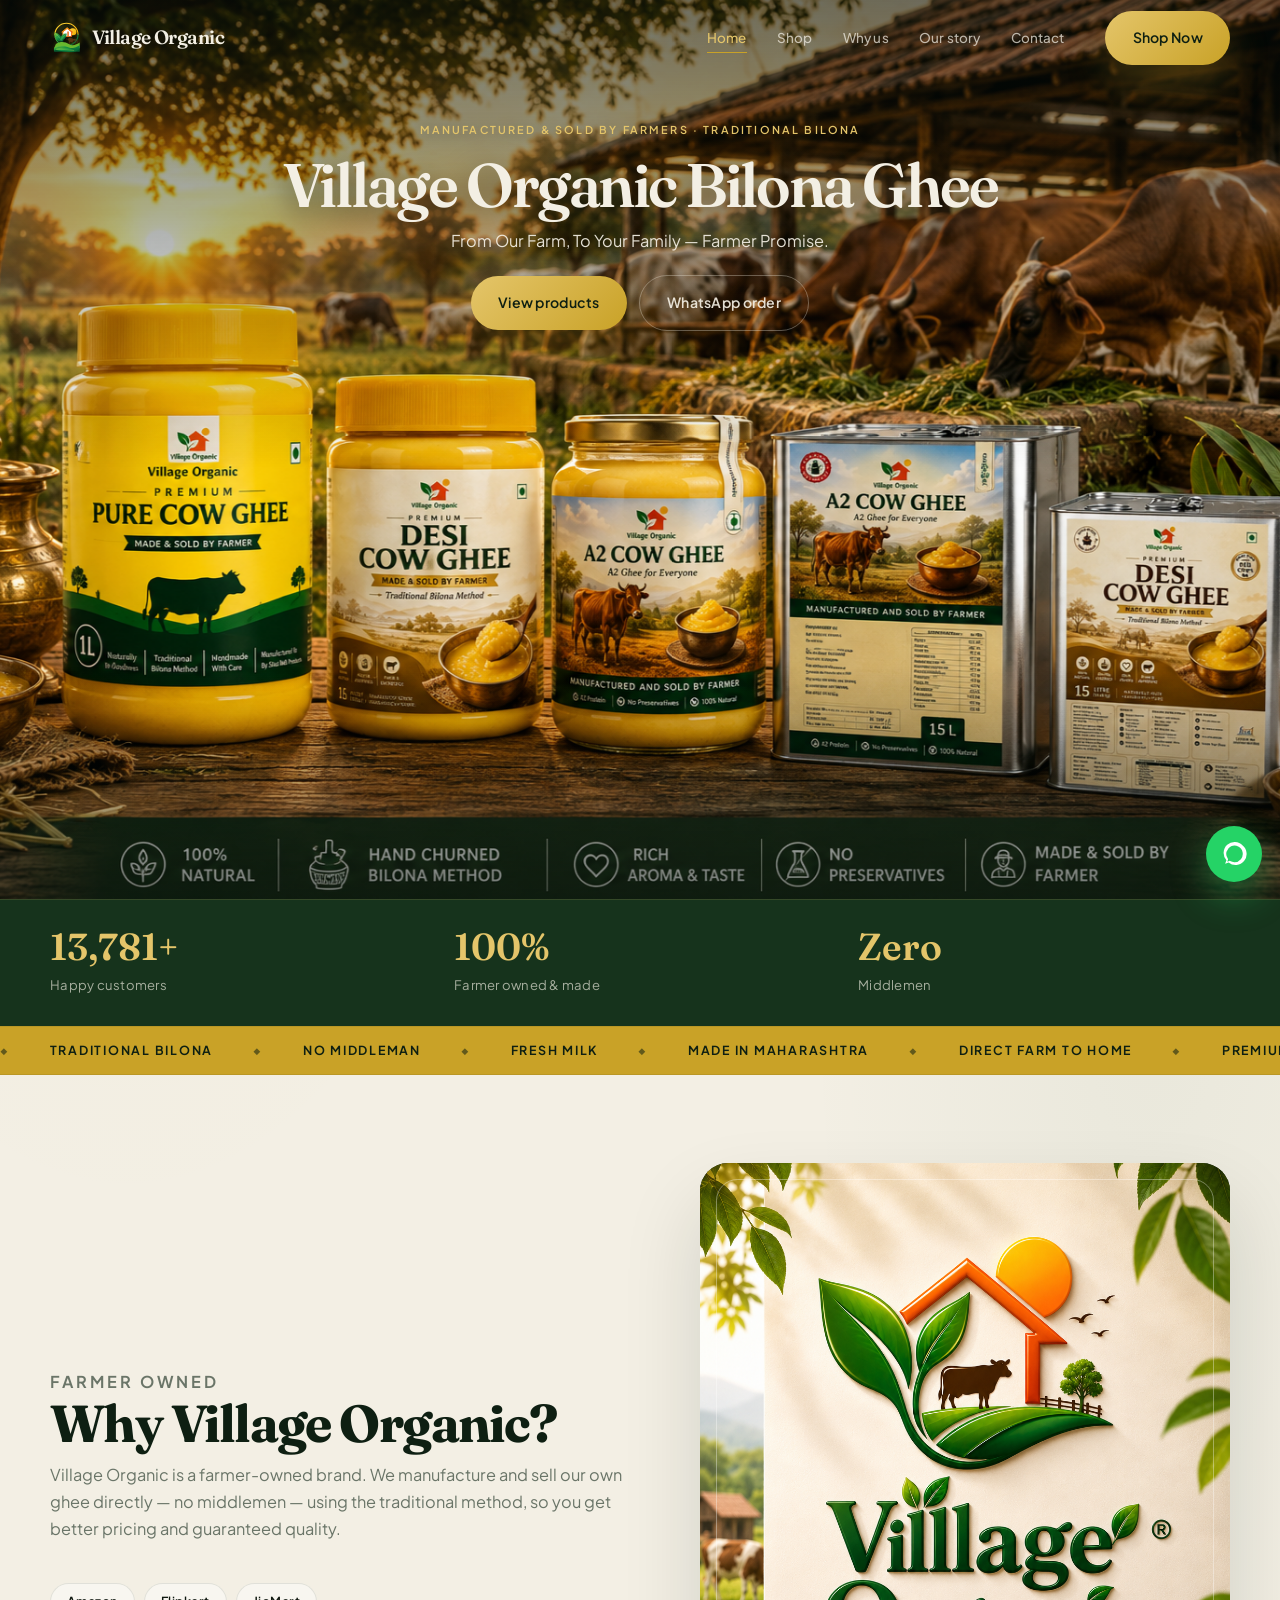
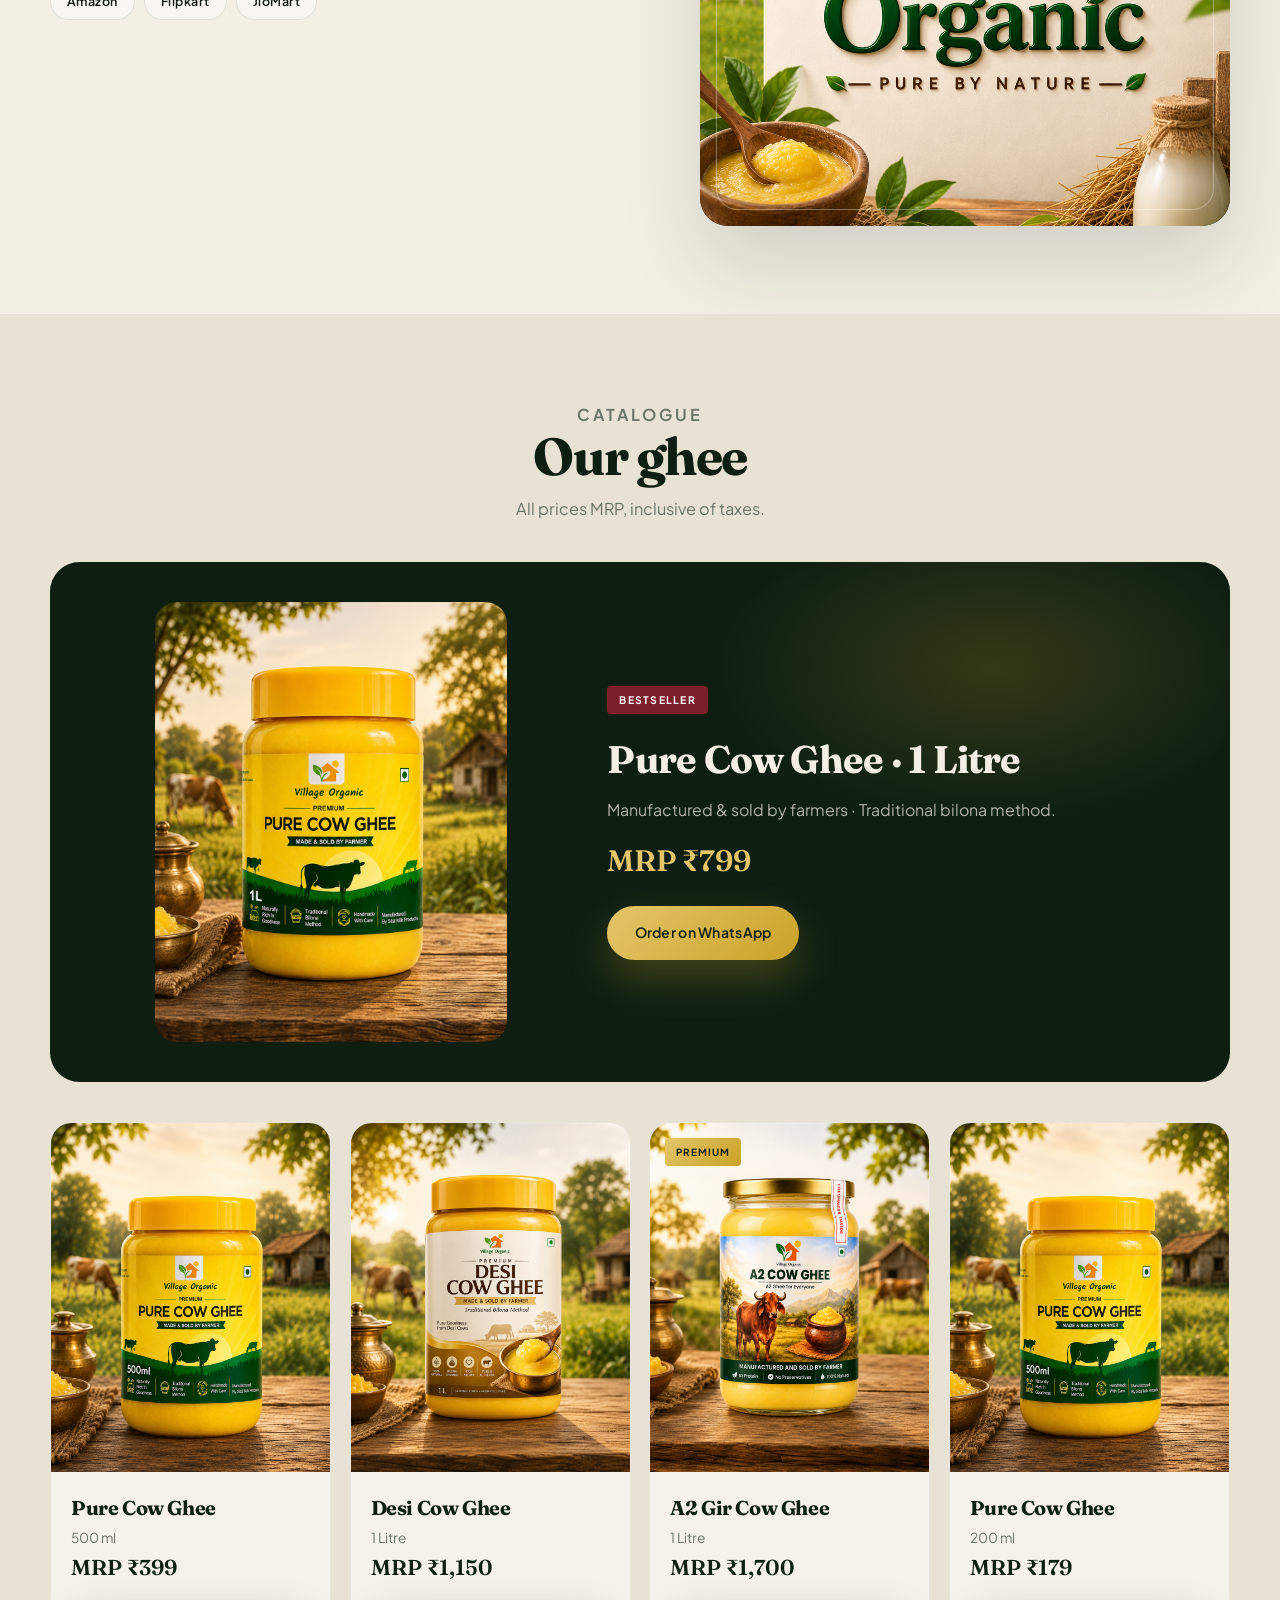
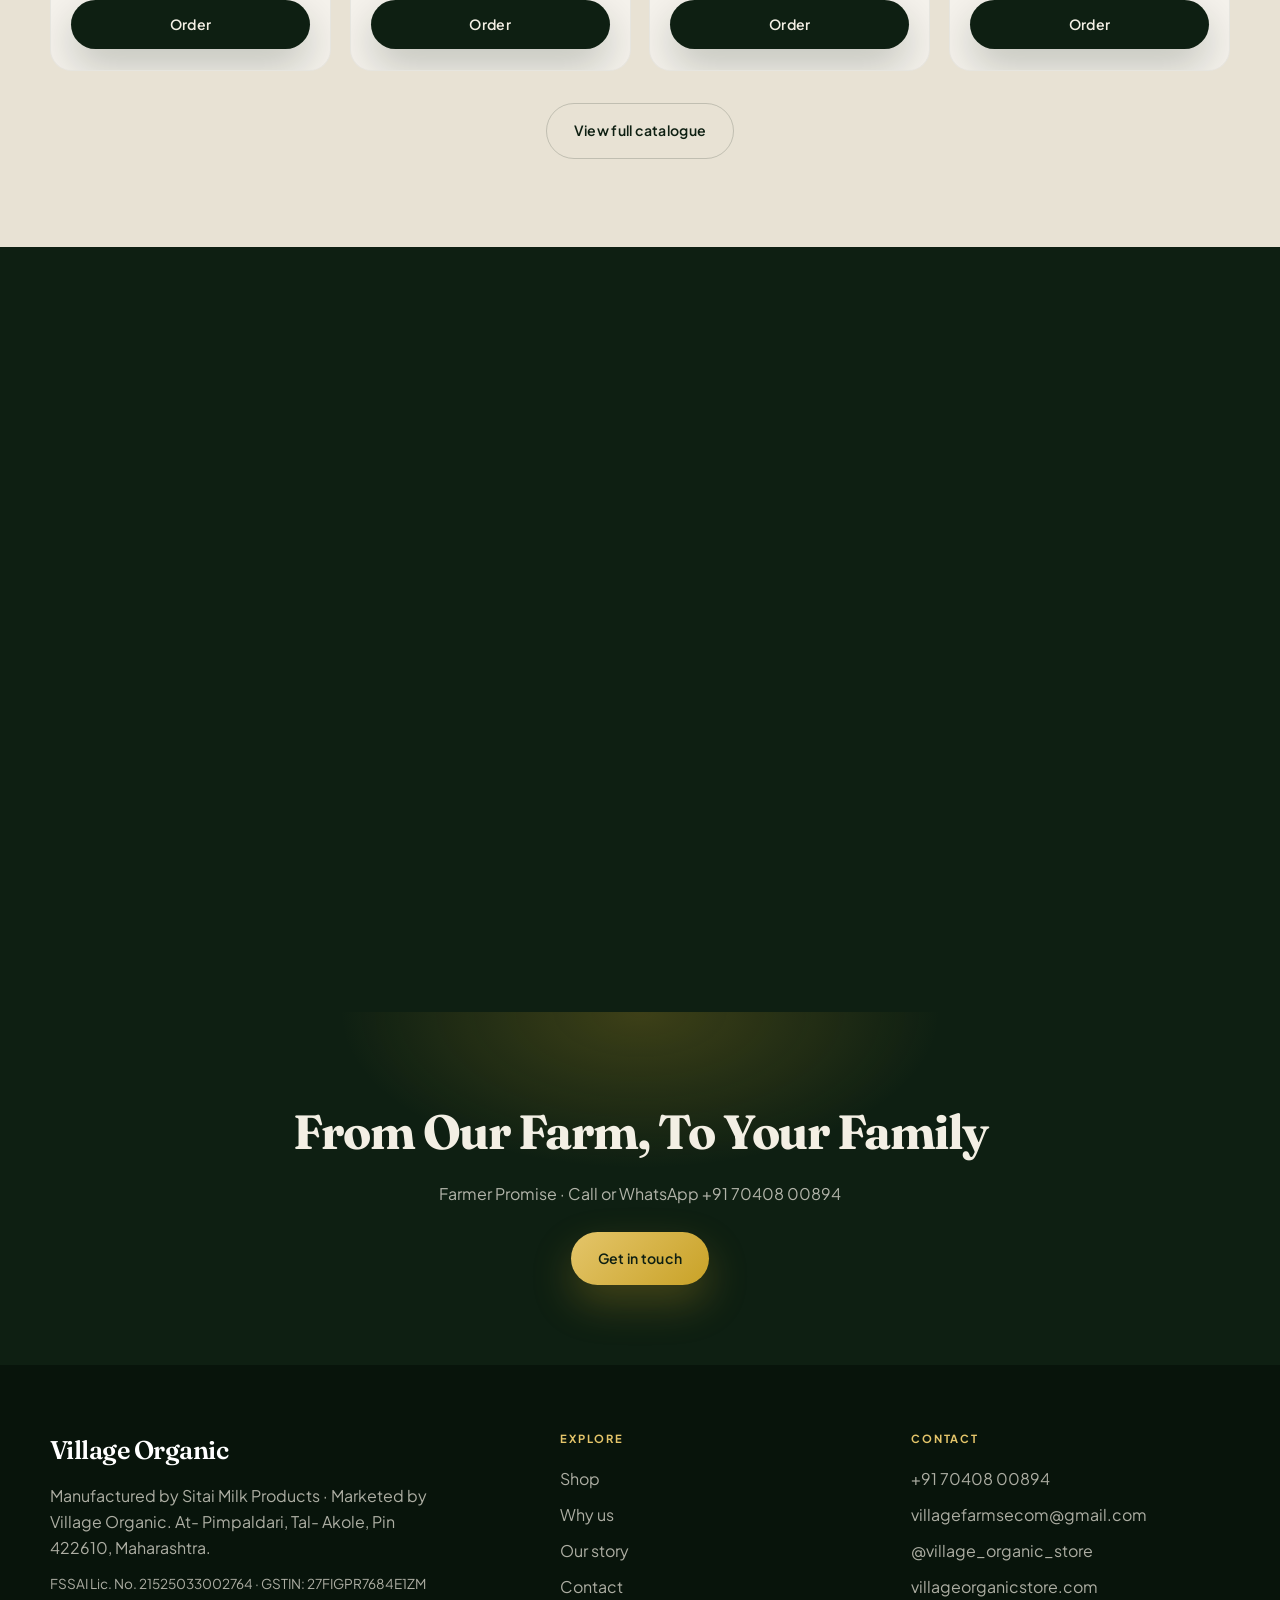
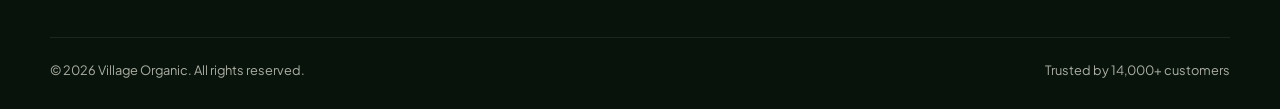
==== index.html @ 17743dfe "added changes" ====
<!DOCTYPE html>
<html lang="en-IN">
<head>
  <meta charset="UTF-8" />
  <meta name="viewport" content="width=device-width, initial-scale=1.0" />
  <title>Village Organic · Bilona Pure Cow Ghee | Akole, Maharashtra</title>
  <meta name="description" content="Buy farmer-owned bilona ghee from Village Organic — Pure Cow, Desi Cow &amp; A2 Gir. Traditional method, no middlemen. Pimpaldari, Akole. WhatsApp +91 70408 00894." />
  <meta name="keywords" content="bilona ghee, pure cow ghee, desi cow ghee, A2 Gir ghee, farmer owned ghee, organic ghee Maharashtra, Akole ghee, Village Organic, traditional bilona method, farm to home ghee" />
  <meta name="author" content="Village Organic · Sitai Milk Products" />
  <meta name="geo.region" content="IN-MH" />
  <meta name="geo.placename" content="Pimpaldari, Akole" />
  <meta name="robots" content="index, follow, max-image-preview:large" />
  <meta name="theme-color" content="#0e1f12" />
  <link rel="canonical" href="https://www.villageorganicstore.com/" />
  <link rel="manifest" href="site.webmanifest" />
  <link rel="icon" href="assets/images/logo-mark.png" type="image/png" />
  <link rel="apple-touch-icon" href="assets/images/logo-mark.png" />
  <meta property="og:type" content="website" />
  <meta property="og:locale" content="en_IN" />
  <meta property="og:site_name" content="Village Organic" />
  <meta property="og:url" content="https://www.villageorganicstore.com/" />
  <meta property="og:title" content="Village Organic · Bilona Pure Cow Ghee" />
  <meta property="og:description" content="Manufactured &amp; sold by farmers. Traditional bilona method. Trusted by 14,000+ customers across India." />
  <meta property="og:image" content="https://www.villageorganicstore.com/assets/images/hero-home.png" />
  <meta property="og:image:alt" content="Village Organic Pure, Desi and A2 ghee on the farm" />
  <meta name="twitter:card" content="summary_large_image" />
  <meta name="twitter:title" content="Village Organic · Bilona Pure Cow Ghee" />
  <meta name="twitter:description" content="Farmer-owned bilona ghee from Akole, Maharashtra. Pure Cow, Desi Cow &amp; A2 Gir." />
  <meta name="twitter:image" content="https://www.villageorganicstore.com/assets/images/hero-home.png" />
  <link rel="preconnect" href="https://fonts.googleapis.com" />
  <link rel="preconnect" href="https://fonts.gstatic.com" crossorigin />
  <link href="https://fonts.googleapis.com/css2?family=Fraunces:opsz,wght@9..144,500;600;700&family=Plus+Jakarta+Sans:wght@400;500;600;700&display=swap" rel="stylesheet" />
  <link rel="stylesheet" href="assets/css/styles.css" />
  <script type="application/ld+json">
  {
    "@context": "https://schema.org",
    "@graph": [
      {
        "@type": ["Organization", "LocalBusiness"],
        "@id": "https://www.villageorganicstore.com/#org",
        "name": "Village Organic",
        "alternateName": "Sitai Milk Products",
        "url": "https://www.villageorganicstore.com/",
        "logo": "https://www.villageorganicstore.com/assets/images/logo-mark.png",
        "image": "https://www.villageorganicstore.com/assets/images/hero-home.png",
        "email": "villagefarmsecom@gmail.com",
        "telephone": "+91-7040800894",
        "description": "Farmer-owned bilona ghee brand — Pure Cow, Desi Cow and A2 Gir ghee manufactured and sold by farmers from Pimpaldari, Akole, Maharashtra.",
        "address": {
          "@type": "PostalAddress",
          "streetAddress": "At- Pimpaldari, Tal- Akole",
          "addressLocality": "Akole",
          "addressRegion": "Maharashtra",
          "postalCode": "422610",
          "addressCountry": "IN"
        },
        "areaServed": "IN",
        "sameAs": [
          "https://www.instagram.com/village_organic_store/",
          "https://www.villageorganicstore.com/"
        ],
        "contactPoint": {
          "@type": "ContactPoint",
          "telephone": "+91-7040800894",
          "contactType": "customer service",
          "areaServed": "IN",
          "availableLanguage": ["English", "Hindi", "Marathi"]
        }
      },
      {
        "@type": "WebSite",
        "@id": "https://www.villageorganicstore.com/#website",
        "url": "https://www.villageorganicstore.com/",
        "name": "Village Organic",
        "publisher": { "@id": "https://www.villageorganicstore.com/#org" },
        "inLanguage": "en-IN"
      }
    ]
  }
  </script>
</head>
<body data-page="index" data-hero-dark>
  <a class="skip" href="#main">Skip to content</a>
  <header class="site-header is-hero-dark" data-header>
    <div class="site-header__inner">
      <a class="logo" href="index.html"><img src="assets/images/logo.svg" width="36" height="36" alt="" />Village Organic</a>
      <nav class="nav" data-nav aria-label="Primary">
        <a href="index.html">Home</a>
        <a href="products.html">Shop</a>
        <a href="benefits.html">Why us</a>
        <a href="story.html">Our story</a>
        <a href="order.html">Contact</a>
      </nav>
      <a class="btn btn--gold header-cta" href="products.html">Shop Now</a>
      <button class="menu-btn" type="button" aria-label="Open menu" aria-expanded="false" data-menu-btn><span></span></button>
    </div>
  </header>
  <nav class="mobile-nav" data-mobile-nav aria-label="Mobile">
    <a href="index.html">Home</a>
    <a href="products.html">Shop</a>
    <a href="benefits.html">Why us</a>
    <a href="story.html">Our story</a>
    <a href="order.html">Contact</a>
    <a class="btn" href="https://wa.me/917040800894" target="_blank" rel="noopener noreferrer">WhatsApp</a>
  </nav>

  <main id="main">
    <section class="hero hero--photo" aria-label="Village Organic">
      <img
        class="hero__bg"
        src="assets/images/hero-home.png"
        alt="Village Organic Pure, Desi and A2 ghee on the farm table"
        width="1536"
        height="1024"
        fetchpriority="high"
      />
      <div class="hero__scrim" aria-hidden="true"></div>
      <div class="wrap hero__stage hero__stage--copy">
        <div class="hero__copy">
          <p class="hero__eyebrow">Manufactured &amp; sold by farmers · Traditional bilona</p>
          <h1>Village Organic Bilona Ghee</h1>
          <p class="hero__lede">From Our Farm, To Your Family — Farmer Promise.</p>
          <div class="hero__actions">
            <a class="btn btn--gold" href="products.html">View products</a>
            <a class="btn btn--ghost" href="https://wa.me/917040800894" target="_blank" rel="noopener noreferrer">WhatsApp order</a>
          </div>
        </div>
      </div>
    </section>

    <section class="proof-band" data-reveal>
      <div class="wrap proof-band__grid">
        <div><strong data-count="14000" data-suffix="+">0</strong><span>Happy customers</span></div>
        <div><strong>100%</strong><span>Farmer owned &amp; made</span></div>
        <div><strong>Zero</strong><span>Middlemen</span></div>
      </div>
    </section>

    <div class="marquee" aria-hidden="true">
      <div class="marquee__track">
        <span>Traditional Bilona</span><span>No Middleman</span><span>Fresh Milk</span><span>Made in Maharashtra</span><span>Direct Farm to Home</span><span>Premium Quality</span>
        <span>Traditional Bilona</span><span>No Middleman</span><span>Fresh Milk</span><span>Made in Maharashtra</span><span>Direct Farm to Home</span><span>Premium Quality</span>
      </div>
    </div>

    <section class="section">
      <div class="wrap editorial">
        <div data-reveal="left">
          <header class="section__head">
            <p class="section__kicker">Farmer owned</p>
            <h2>Why Village Organic?</h2>
            <p>Village Organic is a farmer-owned brand. We manufacture and sell our own ghee directly — no middlemen — using the traditional method, so you get better pricing and guaranteed quality.</p>
          </header>
          <div class="markets">
            <a href="https://amzn.in/d/06F98TY1" target="_blank" rel="noopener noreferrer">Amazon</a>
            <a href="https://dl.flipkart.com/s/7PC3NgNNNN" target="_blank" rel="noopener noreferrer">Flipkart</a>
            <a href="https://wa.me/917040800894" target="_blank" rel="noopener noreferrer">JioMart</a>
          </div>
        </div>
        <div class="editorial__media editorial__media--photo" data-reveal="right">
          <div class="editorial__frame" aria-hidden="true"></div>
          <img src="assets/images/brand-sign.png" alt="Village Organic brand at the farm" width="800" height="1000" loading="lazy" />
        </div>
      </div>
    </section>

    <section class="section section--mist">
      <div class="wrap">
        <header class="section__head center" data-reveal>
          <p class="section__kicker">Catalogue</p>
          <h2>Our ghee</h2>
          <p>All prices MRP, inclusive of taxes.</p>
        </header>

        <article class="spotlight" data-reveal>
          <div class="spotlight__media">
            <img src="assets/images/pure-cow-1l.png" alt="Pure Cow Ghee 1 litre bestseller" width="600" height="750" loading="lazy" />
          </div>
          <div>
            <span class="spotlight__tag">Bestseller</span>
            <h3>Pure Cow Ghee · 1 Litre</h3>
            <p>Manufactured &amp; sold by farmers · Traditional bilona method.</p>
            <p class="price">MRP ₹799</p>
            <a class="btn btn--gold" href="order.html?size=pure-1L">Order on WhatsApp</a>
          </div>
        </article>

        <div class="product-grid product-grid--4" data-reveal-stagger>
          <article class="product">
            <div class="product__media">
              <img src="assets/images/pure-cow-500ml.png" alt="Pure Cow Ghee 500ml" width="500" height="625" loading="lazy" />
            </div>
            <div class="product__body">
              <h3>Pure Cow Ghee</h3>
              <p class="product__meta">500 ml</p>
              <p class="price">MRP ₹399</p>
              <a class="btn" href="order.html?size=pure-500ml">Order</a>
            </div>
          </article>
          <article class="product">
            <div class="product__media">
              <img src="assets/images/desi-cow-1l.png" alt="Desi Cow Ghee 1 litre" width="500" height="625" loading="lazy" />
            </div>
            <div class="product__body">
              <h3>Desi Cow Ghee</h3>
              <p class="product__meta">1 Litre</p>
              <p class="price">MRP ₹1,150</p>
              <a class="btn" href="order.html?size=desi-1L">Order</a>
            </div>
          </article>
          <article class="product">
            <div class="product__media">
              <span class="badge badge--gold">Premium</span>
              <img src="assets/images/a2-cow-1l.png" alt="A2 Gir Cow Ghee 1 litre" width="500" height="625" loading="lazy" />
            </div>
            <div class="product__body">
              <h3>A2 Gir Cow Ghee</h3>
              <p class="product__meta">1 Litre</p>
              <p class="price">MRP ₹1,700</p>
              <a class="btn" href="order.html?size=a2-1L">Order</a>
            </div>
          </article>
          <article class="product">
            <div class="product__media">
              <img src="assets/images/pure-cow-500ml.png" alt="Pure Cow Ghee 200ml" width="500" height="625" loading="lazy" />
            </div>
            <div class="product__body">
              <h3>Pure Cow Ghee</h3>
              <p class="product__meta">200 ml</p>
              <p class="price">MRP ₹179</p>
              <a class="btn" href="order.html?size=pure-200ml">Order</a>
            </div>
          </article>
        </div>
        <p class="catalogue-note"><a class="btn btn--line" href="products.html">View full catalogue</a></p>
      </div>
    </section>

    <section class="section section--deep">
      <div class="wrap">
        <header class="section__head" data-reveal>
          <p class="section__kicker">Trust</p>
          <h2>Why customers trust us</h2>
        </header>
        <div class="trust-grid" data-reveal-stagger>
          <article><span>Manufactured &amp; Sold by Farmers</span></article>
          <article><span>No Middleman</span></article>
          <article><span>Fresh Milk</span></article>
          <article><span>Traditional Bilona Method</span></article>
          <article><span>Rich Aroma</span></article>
          <article><span>Natural Taste</span></article>
          <article><span>No Artificial Colours</span></article>
          <article><span>No Preservatives</span></article>
          <article><span>Hygienically Packed</span></article>
          <article><span>Small Batch Production</span></article>
          <article><span>Made in Maharashtra</span></article>
          <article><span>Direct Farm to Home</span></article>
          <article><span>High Smoke Point</span></article>
          <article><span>Suitable for Daily Cooking</span></article>
          <article><span>Easy to Digest</span></article>
          <article><span>Premium Quality</span></article>
        </div>
      </div>
    </section>

    <section class="cta-band" data-reveal>
      <div class="wrap">
        <h2>From Our Farm, To Your Family</h2>
        <p>Farmer Promise · Call or WhatsApp +91 70408 00894</p>
        <a class="btn btn--gold" href="order.html">Get in touch</a>
      </div>
    </section>
  </main>

  <footer class="site-footer">
    <div class="wrap site-footer__grid">
      <div>
        <div class="brand">Village Organic</div>
        <p style="margin:.7rem 0 0;max-width:24rem">Manufactured by Sitai Milk Products · Marketed by Village Organic. At- Pimpaldari, Tal- Akole, Pin 422610, Maharashtra.</p>
        <p style="margin:.7rem 0 0;font-size:.85rem">FSSAI Lic. No. 21525033002764 · GSTIN: 27FIGPR7684E1ZM</p>
      </div>
      <div>
        <h4>Explore</h4>
        <a href="products.html">Shop</a>
        <a href="benefits.html">Why us</a>
        <a href="story.html">Our story</a>
        <a href="order.html">Contact</a>
      </div>
      <div>
        <h4>Contact</h4>
        <a href="tel:+917040800894">+91 70408 00894</a>
        <a href="mailto:villagefarmsecom@gmail.com">villagefarmsecom@gmail.com</a>
        <a href="https://www.instagram.com/village_organic_store/" target="_blank" rel="noopener noreferrer">@village_organic_store</a>
        <a href="https://www.villageorganicstore.com/" target="_blank" rel="noopener noreferrer">villageorganicstore.com</a>
      </div>
    </div>
    <div class="wrap site-footer__bottom">
      <span>© 2026 Village Organic. All rights reserved.</span>
      <span>Trusted by 14,000+ customers</span>
    </div>
  </footer>
  <a class="float-wa" href="https://wa.me/917040800894" target="_blank" rel="noopener noreferrer" aria-label="WhatsApp"><svg viewBox="0 0 24 24" fill="currentColor"><path d="M20 3.5A10 10 0 004.3 17.7L3 21l3.4-1.2A10 10 0 1020 3.5zm-8 16a8 8 0 01-4.1-1.1l-.3-.2-2.5.8.8-2.4-.2-.3A8 8 0 1112 19.5z"/></svg></a>
  <script src="assets/js/main.js" defer></script>
</body>
</html>
---- assets/css/styles.css ----
/* Village Organic — luxury farm-to-family packaging UI */
:root {
  --forest: #0e1f12;
  --forest-mid: #16331c;
  --leaf: #2d5a36;
  --gold: #c9a227;
  --gold-bright: #e4c56a;
  --cream: #f3efe4;
  --mist: #e8e2d4;
  --ink: #101810;
  --muted: #6a7568;
  --line: rgba(14, 31, 18, 0.1);
  --glow: rgba(201, 162, 39, 0.35);
  --wrap: 1180px;
  --header-h: 4.75rem;
  --display: "Fraunces", "Times New Roman", serif;
  --sans: "Plus Jakarta Sans", system-ui, sans-serif;
  --ease: cubic-bezier(0.22, 1, 0.36, 1);
  --ease-out: cubic-bezier(0.16, 1, 0.3, 1);
  --radius: 1.35rem;
}

*, *::before, *::after { box-sizing: border-box; }
html {
  scroll-behavior: smooth;
  scroll-padding-top: calc(var(--header-h) + 0.75rem);
}
@media (prefers-reduced-motion: reduce) {
  html { scroll-behavior: auto; }
  *, *::before, *::after {
    animation: none !important;
    transition: none !important;
    scroll-behavior: auto !important;
  }
}

body {
  margin: 0;
  font-family: var(--sans);
  color: var(--ink);
  background:
    radial-gradient(ellipse 80% 50% at 10% 0%, rgba(201, 162, 39, 0.06), transparent 50%),
    radial-gradient(ellipse 60% 40% at 90% 20%, rgba(45, 90, 54, 0.05), transparent 45%),
    var(--cream);
  line-height: 1.65;
  overflow-x: clip;
  -webkit-font-smoothing: antialiased;
  text-rendering: optimizeLegibility;
}
/* Drop fixed SVG noise — it tanked scroll FPS */

img { max-width: 100%; height: auto; display: block; }
a { color: inherit; text-decoration: none; }
button, input, textarea, select { font: inherit; }
.skip {
  position: absolute; left: -999px; top: 0; z-index: 100;
  background: var(--gold); color: var(--forest); padding: 0.65rem 1rem; font-weight: 600;
}
.skip:focus { left: 0.75rem; top: 0.75rem; }

.wrap {
  width: min(100% - 2.75rem, var(--wrap));
  margin-inline: auto;
}

/* ——— Header ——— */
.site-header {
  position: fixed;
  inset: 0 0 auto;
  z-index: 50;
  height: var(--header-h);
  display: flex;
  align-items: center;
  background: transparent;
  transition: background 0.45s var(--ease), box-shadow 0.45s var(--ease), backdrop-filter 0.45s var(--ease);
}
.site-header.is-on,
.site-header.is-solid {
  background: rgba(243, 239, 228, 0.94);
  backdrop-filter: blur(12px);
  box-shadow: 0 1px 0 var(--line);
}
.site-header.is-hero-dark:not(.is-on) {
  color: var(--cream);
}
.site-header.is-hero-dark:not(.is-on) .logo { color: var(--cream); }
.site-header.is-hero-dark:not(.is-on) .nav a { color: rgba(243, 239, 228, 0.72); }
.site-header.is-hero-dark:not(.is-on) .nav a:hover,
.site-header.is-hero-dark:not(.is-on) .nav a.is-current { color: var(--gold-bright); }
.site-header.is-hero-dark:not(.is-on) .menu-btn {
  background: rgba(243, 239, 228, 0.12);
  color: var(--cream);
  border: 1px solid rgba(243, 239, 228, 0.25);
}

.site-header__inner {
  width: min(100% - 2rem, var(--wrap));
  margin-inline: auto;
  display: flex;
  align-items: center;
  gap: 1rem;
}
.logo {
  display: inline-flex;
  align-items: center;
  gap: 0.55rem;
  font-family: var(--display);
  font-weight: 600;
  font-size: 1.2rem;
  letter-spacing: -0.03em;
  color: var(--forest);
  transition: color 0.35s var(--ease);
}
.logo img {
  width: 2.05rem;
  height: 2.05rem;
  object-fit: contain;
  flex-shrink: 0;
}
.logo span { display: none; }
.nav { display: none; margin-left: auto; gap: 0.1rem; }
.nav a {
  position: relative;
  padding: 0.5rem 0.9rem;
  font-size: 0.84rem;
  font-weight: 500;
  letter-spacing: 0.01em;
  color: var(--muted);
  transition: color 0.3s var(--ease);
}
.nav a::after {
  content: "";
  position: absolute;
  left: 0.9rem;
  right: 0.9rem;
  bottom: 0.25rem;
  height: 1.5px;
  background: var(--gold);
  transform: scaleX(0);
  transform-origin: left;
  transition: transform 0.35s var(--ease);
}
.nav a:hover::after,
.nav a.is-current::after { transform: scaleX(1); }
.nav a:hover,
.nav a.is-current { color: var(--forest); }
.header-cta { display: none; margin-left: 0.65rem; }

.menu-btn {
  margin-left: auto;
  width: 2.85rem;
  height: 2.85rem;
  border: 0;
  border-radius: 50%;
  background: var(--forest);
  color: var(--cream);
  display: grid;
  place-items: center;
  cursor: pointer;
  position: relative;
  z-index: 60;
  transition: background 0.3s var(--ease), transform 0.3s var(--ease);
}
.menu-btn:hover { transform: scale(1.04); }
.menu-btn span,
.menu-btn span::before,
.menu-btn span::after {
  display: block;
  width: 1.05rem;
  height: 1.5px;
  background: currentColor;
  position: relative;
  transition: transform 0.35s var(--ease), top 0.35s var(--ease), background 0.2s;
}
.menu-btn span::before,
.menu-btn span::after { content: ""; position: absolute; left: 0; }
.menu-btn span::before { top: -5px; }
.menu-btn span::after { top: 5px; }
.menu-btn[aria-expanded="true"] span { background: transparent; }
.menu-btn[aria-expanded="true"] span::before { top: 0; transform: rotate(45deg); }
.menu-btn[aria-expanded="true"] span::after { top: 0; transform: rotate(-45deg); }

.mobile-nav {
  position: fixed;
  inset: 0;
  z-index: 45;
  background:
    radial-gradient(600px 400px at 80% 20%, rgba(201, 162, 39, 0.18), transparent 60%),
    var(--forest);
  color: var(--cream);
  padding: calc(var(--header-h) + 1.5rem) 1.75rem 2.5rem;
  display: flex;
  flex-direction: column;
  transform: translate3d(100%, 0, 0);
  transition: transform 0.5s var(--ease-out);
  pointer-events: none;
  visibility: hidden;
  overflow-y: auto;
}
.mobile-nav.is-open {
  transform: none;
  pointer-events: auto;
  visibility: visible;
}
.mobile-nav a {
  font-family: var(--display);
  font-size: clamp(1.85rem, 7vw, 2.4rem);
  font-weight: 500;
  padding: 0.85rem 0;
  border-bottom: 1px solid rgba(243, 239, 228, 0.12);
  opacity: 0;
  transform: translateX(24px);
  transition: opacity 0.45s var(--ease), transform 0.45s var(--ease);
}
.mobile-nav.is-open a {
  opacity: 1;
  transform: none;
}
.mobile-nav.is-open a:nth-child(1) { transition-delay: 0.05s; }
.mobile-nav.is-open a:nth-child(2) { transition-delay: 0.1s; }
.mobile-nav.is-open a:nth-child(3) { transition-delay: 0.15s; }
.mobile-nav.is-open a:nth-child(4) { transition-delay: 0.2s; }
.mobile-nav.is-open a:nth-child(5) { transition-delay: 0.25s; }
.mobile-nav.is-open a:nth-child(6) { transition-delay: 0.3s; }
.mobile-nav .btn {
  margin-top: 1.75rem;
  align-self: flex-start;
  background: linear-gradient(135deg, var(--gold-bright), var(--gold));
  color: var(--forest);
  box-shadow: 0 16px 40px rgba(201, 162, 39, 0.28);
}
body.is-menu-open { overflow: hidden; }

@media (min-width: 900px) {
  .nav { display: flex; }
  .header-cta { display: inline-flex; }
  .menu-btn { display: none; }
}

/* ——— Buttons ——— */
.btn {
  display: inline-flex;
  align-items: center;
  justify-content: center;
  gap: 0.45rem;
  padding: 0.95rem 1.7rem;
  border: 0;
  border-radius: 999px;
  background: var(--forest);
  color: var(--cream);
  font-weight: 600;
  font-size: 0.88rem;
  letter-spacing: 0.02em;
  cursor: pointer;
  box-shadow: 0 18px 40px rgba(14, 31, 18, 0.22);
  transition: transform 0.4s var(--ease), box-shadow 0.4s var(--ease), background 0.35s var(--ease);
}
.btn:hover {
  transform: translateY(-3px);
  box-shadow: 0 22px 48px rgba(14, 31, 18, 0.28);
}
.btn--gold {
  position: relative;
  overflow: hidden;
  background: linear-gradient(135deg, var(--gold-bright), var(--gold));
  color: var(--forest);
  box-shadow: 0 18px 40px rgba(201, 162, 39, 0.28);
}
.btn--gold::after {
  content: "";
  position: absolute;
  inset: 0;
  background: linear-gradient(105deg, transparent 40%, rgba(255, 255, 255, 0.35) 50%, transparent 60%);
  transform: translateX(-120%);
  animation: gheeShimmer 4.5s var(--ease) 1.2s infinite;
  pointer-events: none;
}
@keyframes gheeShimmer {
  0%, 70% { transform: translateX(-120%); }
  100% { transform: translateX(120%); }
}
.btn--ghost {
  background: transparent;
  color: inherit;
  border: 1.5px solid currentColor;
  box-shadow: none;
  opacity: 0.92;
}
.btn--ghost:hover { background: rgba(255, 255, 255, 0.06); }
.hero .btn--ghost { color: var(--cream); border-color: rgba(243, 239, 228, 0.35); }
.btn--line {
  background: transparent;
  color: var(--forest);
  border: 1.5px solid rgba(14, 31, 18, 0.18);
  box-shadow: none;
}

/* ——— Hero (full-bleed farm lineup) ——— */
.hero {
  position: relative;
  min-height: 100svh;
  display: grid;
  align-items: stretch;
  padding: 0;
  color: var(--cream);
  overflow: clip;
  background: #0a140c;
}
.hero__bg {
  position: absolute;
  inset: 0;
  width: 100%;
  height: 100%;
  object-fit: cover;
  object-position: center 78%;
  transform: scale(1.06) translate3d(0, var(--hero-parallax, 0px), 0);
  transform-origin: center 70%;
  will-change: transform;
  animation: heroDrift 16s var(--ease) both;
}
@keyframes heroDrift {
  from { transform: scale(1.12) translate3d(0, calc(var(--hero-parallax, 0px) - 10px), 0); }
  to { transform: scale(1.06) translate3d(0, var(--hero-parallax, 0px), 0); }
}
.hero__scrim {
  position: absolute;
  inset: 0;
  background:
    linear-gradient(180deg, rgba(6, 14, 9, 0.58) 0%, rgba(6, 14, 9, 0.22) 34%, transparent 52%),
    linear-gradient(0deg, rgba(6, 14, 9, 0.55) 0%, transparent 26%);
  pointer-events: none;
}
.hero__atmosphere {
  position: absolute;
  inset: 0;
  background:
    radial-gradient(ellipse 70% 55% at 72% 42%, rgba(201, 162, 39, 0.22), transparent 55%),
    radial-gradient(ellipse 50% 40% at 18% 80%, rgba(45, 90, 54, 0.45), transparent 50%),
    linear-gradient(160deg, #0a160d 0%, var(--forest) 40%, #1a3a22 100%);
  animation: atmosphereShift 14s var(--ease) infinite alternate;
}
.hero__atmosphere::after {
  content: "";
  position: absolute;
  inset: 0;
  background:
    linear-gradient(90deg, rgba(10, 22, 13, 0.55) 0%, transparent 48%),
    linear-gradient(0deg, rgba(10, 22, 13, 0.5) 0%, transparent 35%);
  pointer-events: none;
}
@keyframes atmosphereShift {
  to {
    filter: hue-rotate(-6deg) brightness(1.05);
  }
}

.hero__stage {
  position: relative;
  z-index: 1;
  display: grid;
  gap: 1.5rem;
  align-items: end;
  min-height: 100svh;
  padding: calc(var(--header-h) + 1.5rem) 0 3.5rem;
  box-sizing: border-box;
}
.hero--photo .hero__stage {
  align-content: start;
  align-items: center;
  justify-items: center;
  text-align: center;
  padding-top: calc(var(--header-h) + clamp(1.25rem, 5vh, 3.25rem));
  /* Reserve lower half for product lineup */
  padding-bottom: clamp(38%, 42vh, 48%);
}
.hero__copy {
  max-width: min(100%, 56rem);
  width: 100%;
  margin-inline: auto;
  display: flex;
  flex-direction: column;
  align-items: center;
  text-align: center;
}
.hero__copy .hero__eyebrow {
  animation: riseGhee 0.9s var(--ease) both;
}
.hero__copy h1 {
  animation: riseGhee 1s var(--ease) 0.08s both;
}
.hero__copy .hero__lede {
  animation: riseGhee 1.05s var(--ease) 0.16s both;
}
.hero__copy .hero__actions {
  animation: riseGhee 1.1s var(--ease) 0.24s both;
}
@keyframes riseGhee {
  from {
    opacity: 0;
    transform: translate3d(0, 28px, 0);
  }
  to {
    opacity: 1;
    transform: none;
  }
}
@media (min-width: 960px) {
  .hero__stage:not(.hero__stage--copy) {
    grid-template-columns: 1.05fr 0.95fr;
    align-items: center;
    padding-bottom: 4rem;
  }
  .hero--photo .hero__stage {
    grid-template-columns: 1fr;
    max-width: none;
    width: min(100% - 2.75rem, var(--wrap));
    margin-inline: auto;
    padding-left: 0;
    padding-right: 0;
    justify-items: center;
  }
  .hero__copy {
    max-width: min(100%, 56rem);
    align-items: center;
  }
}

.hero__eyebrow {
  margin: 0 0 0.85rem;
  font-size: 0.68rem;
  font-weight: 600;
  letter-spacing: 0.2em;
  text-transform: uppercase;
  color: var(--gold-bright);
  text-shadow: 0 2px 16px rgba(0, 0, 0, 0.55);
}
.hero h1 {
  margin: 0 auto 0.75rem;
  font-family: var(--display);
  font-weight: 600;
  font-size: clamp(1.85rem, 4.8vw, 4.25rem);
  line-height: 1.05;
  letter-spacing: -0.04em;
  width: max-content;
  max-width: calc(100vw - 2rem);
  white-space: nowrap;
  text-align: center;
  text-shadow: 0 8px 28px rgba(0, 0, 0, 0.55);
}
.hero__lede {
  margin: 0 auto 1.35rem;
  max-width: 26rem;
  font-size: 1.02rem;
  line-height: 1.5;
  color: rgba(243, 239, 228, 0.92);
  text-shadow: 0 4px 18px rgba(0, 0, 0, 0.5);
  text-align: center;
}
.hero__actions {
  display: flex;
  flex-wrap: wrap;
  gap: 0.75rem;
  justify-content: center;
  align-items: center;
}

.hero__visual {
  position: relative;
  display: grid;
  place-items: center;
  min-height: 20rem;
  perspective: 900px;
}
.hero__ring {
  position: absolute;
  width: min(88%, 28rem);
  aspect-ratio: 1;
  border-radius: 50%;
  border: 1px solid rgba(228, 197, 106, 0.22);
  animation: ringPulse 6s var(--ease) infinite;
}
.hero__ring--2 {
  width: min(70%, 22rem);
  animation-delay: -2s;
  border-color: rgba(228, 197, 106, 0.12);
}
@keyframes ringPulse {
  0%, 100% { transform: scale(1); opacity: 0.7; }
  50% { transform: scale(1.04); opacity: 1; }
}
.hero__visual img {
  position: relative;
  z-index: 1;
  width: min(100%, 28rem);
  filter: drop-shadow(0 40px 60px rgba(0, 0, 0, 0.45));
  transform-style: preserve-3d;
  transition: transform 0.5s var(--ease-out);
  will-change: transform;
}
@media (prefers-reduced-motion: no-preference) {
  .hero__visual img.is-float {
    animation: floatLux 7s var(--ease) infinite alternate;
  }
}
@keyframes floatLux {
  from { transform: translateY(0) rotate(-1deg); }
  to { transform: translateY(-18px) rotate(1.5deg); }
}

/* Proof band — below first viewport */
.proof-band {
  position: relative;
  z-index: 2;
  margin-top: -1px;
  background: var(--forest-mid);
  border-top: 1px solid rgba(228, 197, 106, 0.15);
  color: var(--cream);
  padding: 1.75rem 0;
}
.proof-band__grid {
  display: grid;
  gap: 1.25rem;
  grid-template-columns: 1fr;
}
@media (min-width: 720px) {
  .proof-band__grid { grid-template-columns: repeat(3, 1fr); gap: 2rem; }
}
.proof-band strong {
  display: block;
  font-family: var(--display);
  font-size: clamp(1.85rem, 3vw, 2.35rem);
  font-weight: 600;
  color: var(--gold-bright);
  line-height: 1;
  margin-bottom: 0.35rem;
}
.proof-band span {
  font-size: 0.82rem;
  color: rgba(243, 239, 228, 0.65);
  letter-spacing: 0.02em;
}

.stat-row {
  display: grid;
  gap: 1.15rem;
  margin-top: 1.75rem;
  padding-top: 1.5rem;
  border-top: 1px solid var(--line);
  grid-template-columns: 1fr;
  max-width: 32rem;
}
@media (min-width: 560px) {
  .stat-row { grid-template-columns: repeat(3, minmax(0, 1fr)); }
}
.stat-row strong {
  display: block;
  font-family: var(--display);
  font-size: 1.65rem;
  color: var(--forest);
  line-height: 1.1;
}
.stat-row span { font-size: 0.78rem; color: var(--muted); }

/* Marquee */
.marquee {
  overflow: hidden;
  background: var(--gold);
  color: var(--forest);
  padding: 0.85rem 0;
  border-block: 1px solid rgba(14, 31, 18, 0.08);
}
.marquee__track {
  display: flex;
  gap: 2.5rem;
  width: max-content;
  animation: marquee 38s linear infinite;
  font-size: 0.78rem;
  font-weight: 650;
  letter-spacing: 0.14em;
  text-transform: uppercase;
}
.marquee__track span { white-space: nowrap; }
.marquee__track span::before {
  content: "◆";
  margin-right: 2.5rem;
  opacity: 0.55;
  font-size: 0.55rem;
  vertical-align: middle;
}
@keyframes marquee {
  to { transform: translateX(-50%); }
}

/* Sections */
.section {
  padding: 5.5rem 0;
  content-visibility: auto;
  contain-intrinsic-size: 800px;
}
.section--mist { background: var(--mist); }
.section--paper { background: var(--mist); }
.section--deep {
  background: var(--forest);
  color: var(--cream);
}
.section__head { max-width: 38rem; margin: 0 0 2.5rem; }
.section__head.center { margin-inline: auto; text-align: center; }
.section__kicker {
  margin: 0 0 0.75rem;
  font-size: 0.72rem;
  font-weight: 650;
  letter-spacing: 0.18em;
  text-transform: uppercase;
  color: var(--gold);
}
.section__head h2 {
  margin: 0 0 0.75rem;
  font-family: var(--display);
  font-size: clamp(2.15rem, 4.5vw, 3.25rem);
  line-height: 1.05;
  letter-spacing: -0.03em;
  color: var(--forest);
}
.section--deep .section__head h2 { color: var(--cream); }
.section__head p {
  margin: 0;
  color: var(--muted);
  font-size: 1.02rem;
}
.section--deep .section__head p { color: rgba(243, 239, 228, 0.7); }

.editorial {
  display: grid;
  gap: 2.5rem;
  align-items: center;
}
@media (min-width: 880px) {
  .editorial { grid-template-columns: 1.05fr 0.95fr; gap: 4rem; }
}
.editorial__media {
  position: relative;
  border-radius: calc(var(--radius) + 0.4rem);
  overflow: hidden;
  background: linear-gradient(155deg, #d9cfb0, #c4b484);
  aspect-ratio: 1 / 1.05;
  box-shadow: 0 40px 80px rgba(14, 31, 18, 0.14);
}
.editorial__media img {
  width: 100%;
  height: 100%;
  object-fit: cover;
}
.editorial__media--contain img {
  object-fit: cover;
  padding: 0;
  mix-blend-mode: normal;
}
.editorial__media--photo {
  aspect-ratio: 4 / 5;
  background: var(--forest);
}
.editorial__media--photo img {
  object-fit: cover;
  padding: 0;
  mix-blend-mode: normal;
}
.editorial__frame {
  position: absolute;
  inset: 1rem;
  border: 1px solid rgba(255, 255, 255, 0.35);
  border-radius: var(--radius);
  pointer-events: none;
}

.markets {
  display: flex;
  flex-wrap: wrap;
  gap: 0.55rem;
  margin-top: 1.5rem;
}
.markets span,
.markets a {
  padding: 0.45rem 1rem;
  border-radius: 999px;
  border: 1px solid var(--line);
  background: rgba(255, 255, 255, 0.45);
  font-size: 0.78rem;
  font-weight: 600;
  letter-spacing: 0.04em;
  transition: background 0.3s var(--ease), border-color 0.3s var(--ease), color 0.3s var(--ease), transform 0.3s var(--ease);
}
.markets a:hover {
  background: rgba(255, 255, 255, 0.85);
  border-color: rgba(201, 162, 39, 0.55);
  color: var(--forest);
  transform: translateY(-2px);
}

/* Featured product spotlight */
.spotlight {
  display: grid;
  gap: 2rem;
  align-items: center;
  padding: 1.5rem;
  border-radius: calc(var(--radius) + 0.5rem);
  background:
    radial-gradient(500px 280px at 80% 20%, rgba(201, 162, 39, 0.2), transparent 55%),
    var(--forest);
  color: var(--cream);
  margin-bottom: 2.5rem;
  overflow: hidden;
}
@media (min-width: 860px) {
  .spotlight {
    grid-template-columns: 0.9fr 1.1fr;
    padding: 2.5rem 2.75rem;
    gap: 2.5rem;
  }
}
.spotlight__media {
  display: grid;
  place-items: stretch;
  min-height: 16rem;
  border-radius: var(--radius);
  overflow: hidden;
  background: rgba(0, 0, 0, 0.2);
  aspect-ratio: 4 / 5;
  max-width: 22rem;
  margin-inline: auto;
}
.spotlight__media img {
  width: 100%;
  height: 100%;
  min-height: 0;
  object-fit: cover;
  object-position: center 46%;
  filter: none;
  animation: none;
}
.spotlight__tag {
  display: inline-block;
  margin: 0 0 0.85rem;
  padding: 0.35rem 0.75rem;
  background: #7a1f2b;
  color: #fff;
  font-size: 0.65rem;
  font-weight: 700;
  letter-spacing: 0.12em;
  text-transform: uppercase;
  border-radius: 0.25rem;
}
.spotlight h3 {
  margin: 0 0 0.4rem;
  font-family: var(--display);
  font-size: clamp(1.9rem, 3vw, 2.6rem);
  letter-spacing: -0.02em;
}
.spotlight .price {
  margin: 0.85rem 0 1.25rem;
  font-family: var(--display);
  font-size: 1.85rem;
  color: var(--gold-bright);
}
.spotlight p { margin: 0; color: rgba(243, 239, 228, 0.7); }

/* Product grid */
.product-grid {
  display: grid;
  gap: 1.15rem;
}
@media (min-width: 640px) {
  .product-grid { grid-template-columns: repeat(2, 1fr); }
}
@media (min-width: 1000px) {
  .product-grid { grid-template-columns: repeat(3, 1fr); }
}
/* Same shelf as Pure Cow — equal card width (4-up on desktop) */
.product-grid.product-grid--4 {
  grid-template-columns: 1fr;
}
@media (min-width: 700px) {
  .product-grid.product-grid--4 { grid-template-columns: repeat(2, minmax(0, 1fr)); }
}
@media (min-width: 1100px) {
  .product-grid.product-grid--4 { grid-template-columns: repeat(4, minmax(0, 1fr)); }
  /* 2 SKUs (Desi / A2): each card spans 2 cols so the row fills like Pure */
  .product-grid.product-grid--4:has(> .product:last-child:nth-child(2)) > .product {
    grid-column: span 2;
  }
}

.product {
  position: relative;
  display: flex;
  flex-direction: column;
  background: rgba(255, 255, 255, 0.55);
  border: 1px solid rgba(14, 31, 18, 0.06);
  border-radius: var(--radius);
  overflow: hidden;
  text-align: left;
  transition: transform 0.5s var(--ease), box-shadow 0.5s var(--ease), border-color 0.4s;
}
.product:hover {
  transform: translateY(-10px);
  box-shadow: 0 32px 64px rgba(14, 31, 18, 0.12);
  border-color: rgba(201, 162, 39, 0.35);
}
@media (max-width: 699px) {
  .product:hover {
    transform: translateY(-4px);
    box-shadow: 0 16px 32px rgba(14, 31, 18, 0.1);
  }
}
.product__media {
  position: relative;
  aspect-ratio: 4 / 5;
  display: grid;
  place-items: stretch;
  padding: 0;
  overflow: hidden;
  flex-shrink: 0;
  background: linear-gradient(165deg, #ebe3cb, #d4c69a);
}
.product__media img {
  width: 100%;
  height: 100%;
  object-fit: cover;
  object-position: center 46%;
  transition: transform 0.7s var(--ease);
}
.product:hover .product__media img { transform: scale(1.045); }
.product__body {
  display: flex;
  flex-direction: column;
  flex: 1;
  padding: 1.15rem 1.25rem 1.35rem;
}
.badge {
  position: absolute;
  top: 0.9rem;
  left: 0.9rem;
  z-index: 2;
  padding: 0.38rem 0.7rem;
  background: #7a1f2b;
  color: #fff;
  font-size: 0.62rem;
  font-weight: 700;
  letter-spacing: 0.1em;
  text-transform: uppercase;
  border-radius: 0.25rem;
}
.product__body h3 {
  margin: 0 0 0.2rem;
  font-family: var(--display);
  font-size: 1.25rem;
  letter-spacing: -0.02em;
  color: var(--forest);
}
.product__meta {
  margin: 0;
  color: var(--muted);
  font-size: 0.86rem;
}
.price {
  margin: 0.65rem 0 0.9rem;
  font-family: var(--display);
  font-size: 1.35rem;
  font-weight: 600;
  color: var(--forest);
}
.product__body .price { margin-top: auto; }
.product .btn { width: 100%; padding: 0.8rem 1rem; }
.badge--gold {
  background: linear-gradient(135deg, var(--gold-bright), var(--gold));
  color: var(--forest);
}
.catalogue-note {
  margin: 2rem 0 0;
  text-align: center;
  color: var(--muted);
  font-size: 0.9rem;
}

/* Trust — editorial list */
.trust-grid {
  display: grid;
  gap: 0;
  border-top: 1px solid rgba(243, 239, 228, 0.12);
}
@media (min-width: 760px) {
  .trust-grid { grid-template-columns: 1fr 1fr; }
}
.trust-grid article {
  display: flex;
  align-items: center;
  gap: 1rem;
  padding: 1.15rem 0.25rem;
  border-bottom: 1px solid rgba(243, 239, 228, 0.12);
  transition: background 0.35s var(--ease), padding-left 0.35s var(--ease);
}
@media (min-width: 760px) {
  .trust-grid article:nth-child(odd) { padding-right: 1.5rem; }
  .trust-grid article:nth-child(even) { padding-left: 1.5rem; }
}
.trust-grid article:hover {
  background: rgba(255, 255, 255, 0.03);
  padding-left: 0.65rem;
}
.trust-grid article::before {
  content: "";
  width: 0.45rem;
  height: 0.45rem;
  border-radius: 50%;
  background: var(--gold);
  box-shadow: 0 0 0 4px rgba(201, 162, 39, 0.15);
  flex-shrink: 0;
}
.trust-grid span {
  font-size: 0.95rem;
  font-weight: 500;
  line-height: 1.35;
}

.cert-row {
  display: grid;
  gap: 1.15rem;
}
@media (min-width: 700px) {
  .cert-row { grid-template-columns: 1fr 1fr; }
}
.cert-card {
  position: relative;
  padding: 1.75rem;
  border-radius: var(--radius);
  background: rgba(255, 255, 255, 0.55);
  border: 1px solid var(--line);
  overflow: hidden;
}
.cert-card::before {
  content: "";
  position: absolute;
  top: 0;
  left: 0;
  width: 3px;
  height: 100%;
  background: linear-gradient(180deg, var(--gold-bright), var(--gold));
}
.cert-card h3 {
  margin: 0 0 0.75rem;
  font-family: var(--display);
  font-size: 1.4rem;
  color: var(--forest);
}
.cert-card p,
.cert-card li {
  color: var(--muted);
  margin: 0.35rem 0;
}
.cert-card ul { margin: 0; padding: 0; list-style: none; }

/* Inner pages */
.page-hero {
  position: relative;
  padding: calc(var(--header-h) + 4rem) 0 2.5rem;
  background:
    radial-gradient(600px 280px at 90% 0%, rgba(201, 162, 39, 0.16), transparent 55%),
    var(--mist);
  overflow: clip;
}
.page-hero::after {
  content: "";
  position: absolute;
  left: 0;
  right: 0;
  bottom: 0;
  height: 1px;
  background: linear-gradient(90deg, transparent, var(--gold), transparent);
  opacity: 0.45;
}
.page-hero h1 {
  margin: 0 0 0.65rem;
  font-family: var(--display);
  font-size: clamp(2.6rem, 6vw, 4rem);
  letter-spacing: -0.035em;
  color: var(--forest);
  line-height: 1;
}
.page-hero .lead {
  margin: 0;
  max-width: 34rem;
  color: var(--muted);
  font-size: 1.05rem;
}

.contact-layout {
  display: grid;
  gap: 1.25rem;
}
@media (min-width: 860px) {
  .contact-layout { grid-template-columns: 0.95fr 1.05fr; gap: 1.5rem; }
}
.contact-card,
.form-card {
  background: rgba(255, 255, 255, 0.65);
  border: 1px solid var(--line);
  border-radius: calc(var(--radius) + 0.15rem);
  padding: 1.75rem;
  box-shadow: 0 24px 60px rgba(14, 31, 18, 0.06);
}
.contact-card h2,
.form-card h2 {
  margin: 0 0 1rem;
  font-family: var(--display);
  font-size: 1.75rem;
  color: var(--forest);
}
.contact-card a {
  display: block;
  padding: 0.45rem 0;
  font-weight: 550;
  color: var(--forest);
  border-bottom: 1px solid var(--line);
  transition: color 0.3s, padding-left 0.3s;
}
.contact-card a:hover {
  color: var(--leaf);
  padding-left: 0.35rem;
}
.contact-card p { color: var(--muted); font-size: 0.92rem; }
.form-grid { display: grid; gap: 0.9rem; }
@media (min-width: 600px) {
  .form-grid { grid-template-columns: 1fr 1fr; }
  .form-grid .full { grid-column: 1 / -1; }
}
.form-grid label {
  display: grid;
  gap: 0.4rem;
  font-size: 0.8rem;
  font-weight: 600;
  letter-spacing: 0.04em;
  text-transform: uppercase;
  color: var(--muted);
}
.form-grid input,
.form-grid select,
.form-grid textarea {
  width: 100%;
  padding: 0.9rem 1.1rem;
  border: 1px solid var(--line);
  border-radius: 999px;
  background: var(--cream);
  color: var(--ink);
  transition: border-color 0.3s, box-shadow 0.3s;
}
.form-grid textarea { border-radius: 1.1rem; resize: vertical; }
.form-grid input:focus,
.form-grid select:focus,
.form-grid textarea:focus {
  outline: none;
  border-color: rgba(201, 162, 39, 0.55);
  box-shadow: 0 0 0 4px rgba(201, 162, 39, 0.12);
}
.form-note { margin: 0.85rem 0 0; color: var(--leaf); font-size: 0.9rem; }

.cta-band {
  position: relative;
  padding: 5rem 0;
  background:
    radial-gradient(500px 260px at 50% 0%, rgba(201, 162, 39, 0.25), transparent 60%),
    var(--forest);
  color: var(--cream);
  text-align: center;
  overflow: clip;
}
.cta-band h2 {
  margin: 0 0 0.65rem;
  font-family: var(--display);
  font-size: clamp(2rem, 4.5vw, 3rem);
  letter-spacing: -0.03em;
}
.cta-band p {
  margin: 0 0 1.5rem;
  color: rgba(243, 239, 228, 0.72);
}

.site-footer {
  background: #08140b;
  color: rgba(243, 239, 228, 0.7);
  padding: 4rem 0 1.75rem;
}
.site-footer__grid {
  display: grid;
  gap: 2rem;
  margin-bottom: 2rem;
}
@media (min-width: 800px) {
  .site-footer__grid { grid-template-columns: 1.5fr 1fr 1fr; }
}
.site-footer .brand {
  font-family: var(--display);
  font-size: 1.6rem;
  font-weight: 600;
  color: #fff;
  letter-spacing: -0.02em;
}
.site-footer h4 {
  margin: 0 0 0.85rem;
  color: var(--gold-bright);
  font-size: 0.7rem;
  letter-spacing: 0.16em;
  text-transform: uppercase;
}
.site-footer a {
  display: block;
  padding: 0.3rem 0;
  transition: color 0.3s, transform 0.3s;
}
.site-footer a:hover {
  color: var(--gold-bright);
  transform: translateX(3px);
}
.site-footer__bottom {
  display: flex;
  flex-wrap: wrap;
  gap: 0.75rem 1.25rem;
  justify-content: space-between;
  padding-top: 1.35rem;
  border-top: 1px solid rgba(255, 255, 255, 0.08);
  font-size: 0.8rem;
}

.float-wa {
  position: fixed;
  right: 1.1rem;
  bottom: 1.1rem;
  z-index: 35;
  width: 3.5rem;
  height: 3.5rem;
  border-radius: 50%;
  background: #25d366;
  color: #fff;
  display: grid;
  place-items: center;
  box-shadow: 0 14px 36px rgba(37, 211, 102, 0.4);
  transition: transform 0.35s var(--ease);
  animation: waPulse 2.8s ease-out infinite;
}
.float-wa:hover { transform: scale(1.08) rotate(-6deg); }
.float-wa svg { width: 1.55rem; height: 1.55rem; }
@keyframes waPulse {
  0% { box-shadow: 0 14px 36px rgba(37, 211, 102, 0.4), 0 0 0 0 rgba(37, 211, 102, 0.35); }
  70% { box-shadow: 0 14px 36px rgba(37, 211, 102, 0.4), 0 0 0 14px rgba(37, 211, 102, 0); }
  100% { box-shadow: 0 14px 36px rgba(37, 211, 102, 0.4), 0 0 0 0 rgba(37, 211, 102, 0); }
}

/* Motion — Amari-style rise + product warmth */
[data-reveal] {
  opacity: 0;
  transform: translate3d(0, 22px, 0);
  transition:
    opacity 0.85s var(--ease-out) var(--delay, 0ms),
    transform 0.85s var(--ease-out) var(--delay, 0ms);
}
[data-reveal].is-in {
  opacity: 1;
  transform: none;
}
[data-reveal="left"] { transform: translate3d(-28px, 12px, 0); }
[data-reveal="right"] { transform: translate3d(28px, 12px, 0); }
[data-reveal="left"].is-in,
[data-reveal="right"].is-in { transform: none; }

[data-reveal-stagger] > * {
  opacity: 0;
  transform: translate3d(0, 18px, 0) scale(0.98);
  transition:
    opacity 0.7s var(--ease-out),
    transform 0.7s var(--ease-out);
}
[data-reveal-stagger].is-in > *:nth-child(1) { transition-delay: 0.05s; }
[data-reveal-stagger].is-in > *:nth-child(2) { transition-delay: 0.1s; }
[data-reveal-stagger].is-in > *:nth-child(3) { transition-delay: 0.15s; }
[data-reveal-stagger].is-in > *:nth-child(4) { transition-delay: 0.2s; }
[data-reveal-stagger].is-in > *:nth-child(5) { transition-delay: 0.25s; }
[data-reveal-stagger].is-in > *:nth-child(6) { transition-delay: 0.3s; }
[data-reveal-stagger].is-in > *:nth-child(7) { transition-delay: 0.35s; }
[data-reveal-stagger].is-in > *:nth-child(8) { transition-delay: 0.4s; }
[data-reveal-stagger].is-in > *:nth-child(n + 9) { transition-delay: 0.45s; }
[data-reveal-stagger].is-in > * {
  opacity: 1;
  transform: none;
}

@media (prefers-reduced-motion: reduce) {
  [data-reveal],
  [data-reveal-stagger] > * { opacity: 1; transform: none; }
  .marquee__track { animation: none; }
  .hero__visual img.is-float,
  .spotlight__media img { animation: none; }
  .hero__bg { animation: none; transform: none; will-change: auto; }
  .hero__copy .hero__eyebrow,
  .hero__copy h1,
  .hero__copy .hero__lede,
  .hero__copy .hero__actions { animation: none; }
  .btn--gold::after,
  .float-wa { animation: none; }
}

/* ——— Responsive: tablet & mobile ——— */
@media (max-width: 899px) {
  :root { --header-h: 4.35rem; }

  .wrap {
    width: min(100% - 1.75rem, var(--wrap));
  }

  .logo {
    font-size: 1.05rem;
    gap: 0.4rem;
    max-width: calc(100vw - 5.75rem);
    overflow: hidden;
    white-space: nowrap;
    text-overflow: ellipsis;
  }
  .logo img {
    width: 1.85rem;
    height: 1.85rem;
  }

  .hero {
    min-height: 100svh;
  }
  .hero__bg {
    object-position: center 85%;
  }
  .hero__scrim {
    background:
      linear-gradient(180deg, rgba(6, 14, 9, 0.72) 0%, rgba(6, 14, 9, 0.42) 28%, rgba(6, 14, 9, 0.12) 48%, transparent 58%),
      linear-gradient(0deg, rgba(6, 14, 9, 0.62) 0%, transparent 30%);
  }
  .hero--photo .hero__stage {
    min-height: 100svh;
    padding-top: calc(var(--header-h) + 0.85rem);
    padding-bottom: clamp(9.5rem, 34vh, 15rem);
    align-content: start;
  }
  .hero__copy {
    max-width: 100%;
    width: 100%;
    align-items: center;
  }
  .hero__eyebrow {
    font-size: 0.62rem;
    letter-spacing: 0.14em;
    margin-bottom: 0.65rem;
    text-align: center;
  }
  .hero h1 {
    font-size: clamp(1.35rem, 6.5vw, 2.65rem);
    width: max-content;
    max-width: calc(100vw - 1.75rem);
    margin-left: auto;
    margin-right: auto;
    margin-bottom: 0.55rem;
    white-space: nowrap;
    text-align: center;
  }
  .hero__lede {
    font-size: 0.95rem;
    max-width: 20rem;
    margin-bottom: 1.1rem;
  }
  .hero__actions {
    flex-direction: column;
    align-items: stretch;
    gap: 0.65rem;
  }
  .hero__actions .btn {
    width: 100%;
    padding: 0.9rem 1.25rem;
  }

  .proof-band {
    padding: 1.35rem 0;
    text-align: center;
  }
  .proof-band__grid { gap: 1rem; }

  .section { padding: 3.5rem 0; }
  .section__head { margin-bottom: 1.75rem; }
  .section__head h2 {
    font-size: clamp(1.85rem, 7vw, 2.45rem);
  }

  .page-hero {
    padding: calc(var(--header-h) + 2.25rem) 0 1.75rem;
  }
  .page-hero h1 {
    font-size: clamp(1.85rem, 8vw, 2.75rem);
    line-height: 1.08;
    max-width: 16ch;
  }
  .page-hero .lead {
    font-size: 0.95rem;
  }

  .spotlight {
    padding: 1.15rem;
    gap: 1.25rem;
    margin-bottom: 1.75rem;
    border-radius: 1.1rem;
  }
  .spotlight__media {
    max-width: 100%;
    min-height: 0;
    aspect-ratio: 1 / 1.05;
  }
  .spotlight h3 {
    font-size: clamp(1.45rem, 5.5vw, 1.9rem);
  }
  .spotlight .price {
    font-size: 1.45rem;
    margin: 0.55rem 0 1rem;
  }

  .product-grid,
  .product-grid.product-grid--4 {
    gap: 0.85rem;
  }

  .editorial__media,
  .editorial__media--photo {
    aspect-ratio: 4 / 5;
    border-radius: 1.1rem;
  }
  .editorial__frame { inset: 0.75rem; }

  .contact-card,
  .form-card {
    padding: 1.25rem;
    border-radius: 1.1rem;
  }
  .contact-card h2,
  .form-card h2 {
    font-size: 1.45rem;
  }

  .cert-card { padding: 1.25rem; }

  .cta-band { padding: 3rem 0; }
  .cta-band h2 { font-size: clamp(1.7rem, 7vw, 2.3rem); }

  .site-footer { padding: 3rem 0 5.5rem; }
  .float-wa {
    right: 0.85rem;
    bottom: 0.85rem;
    width: 3.15rem;
    height: 3.15rem;
  }

  .mobile-nav a {
    font-size: clamp(1.55rem, 7vw, 2rem);
    padding: 0.7rem 0;
  }
}

@media (max-width: 699px) {
  /* Compact 2-up product shelf on phones */
  .product-grid.product-grid--4 {
    grid-template-columns: repeat(2, minmax(0, 1fr));
  }
  .product-grid.product-grid--4:has(> .product:last-child:nth-child(2)) > .product {
    grid-column: auto;
  }
  .product__body {
    padding: 0.8rem 0.75rem 0.9rem;
  }
  .product__body h3 {
    font-size: 1.02rem;
  }
  .product__meta { font-size: 0.78rem; }
  .price {
    font-size: 1.1rem;
    margin: 0.45rem 0 0.65rem;
  }
  .product .btn {
    padding: 0.65rem 0.5rem;
    font-size: 0.78rem;
  }
  .badge {
    top: 0.55rem;
    left: 0.55rem;
    padding: 0.28rem 0.45rem;
    font-size: 0.55rem;
  }
}

@media (max-width: 480px) {
  .wrap { width: min(100% - 1.35rem, var(--wrap)); }
  .header-cta { display: none !important; }

  .hero--photo .hero__stage {
    padding-top: calc(var(--header-h) + 0.65rem);
    padding-bottom: clamp(8.5rem, 32vh, 12.5rem);
  }
  .hero__copy { max-width: 100%; align-items: center; }
  .hero h1 {
    font-size: clamp(1.25rem, 6.5vw, 2.1rem);
    width: max-content;
    max-width: calc(100vw - 1.5rem);
    margin-inline: auto;
    white-space: nowrap;
    text-align: center;
  }
  .hero__eyebrow {
    font-size: 0.58rem;
    letter-spacing: 0.12em;
  }

  .section { padding: 3rem 0; }
  .marquee { padding: 0.65rem 0; }
  .marquee__track span {
    font-size: 0.72rem;
    padding-inline: 0.85rem;
  }

  .proof-band strong { font-size: 1.55rem; }
  .proof-band span { font-size: 0.75rem; }

  .page-hero h1 {
    font-size: clamp(1.7rem, 8.5vw, 2.2rem);
    max-width: none;
  }

  .spotlight__media { aspect-ratio: 1; }
  .trust-grid article {
    padding: 0.9rem 0;
    gap: 0.75rem;
  }
  .trust-grid span { font-size: 0.88rem; }

  .btn {
    padding: 0.85rem 1.35rem;
  }
}

@media (max-width: 360px) {
  .logo { font-size: 0.95rem; }
  .product-grid.product-grid--4 {
    grid-template-columns: 1fr;
  }
  .hero__actions .btn { font-size: 0.84rem; }
}
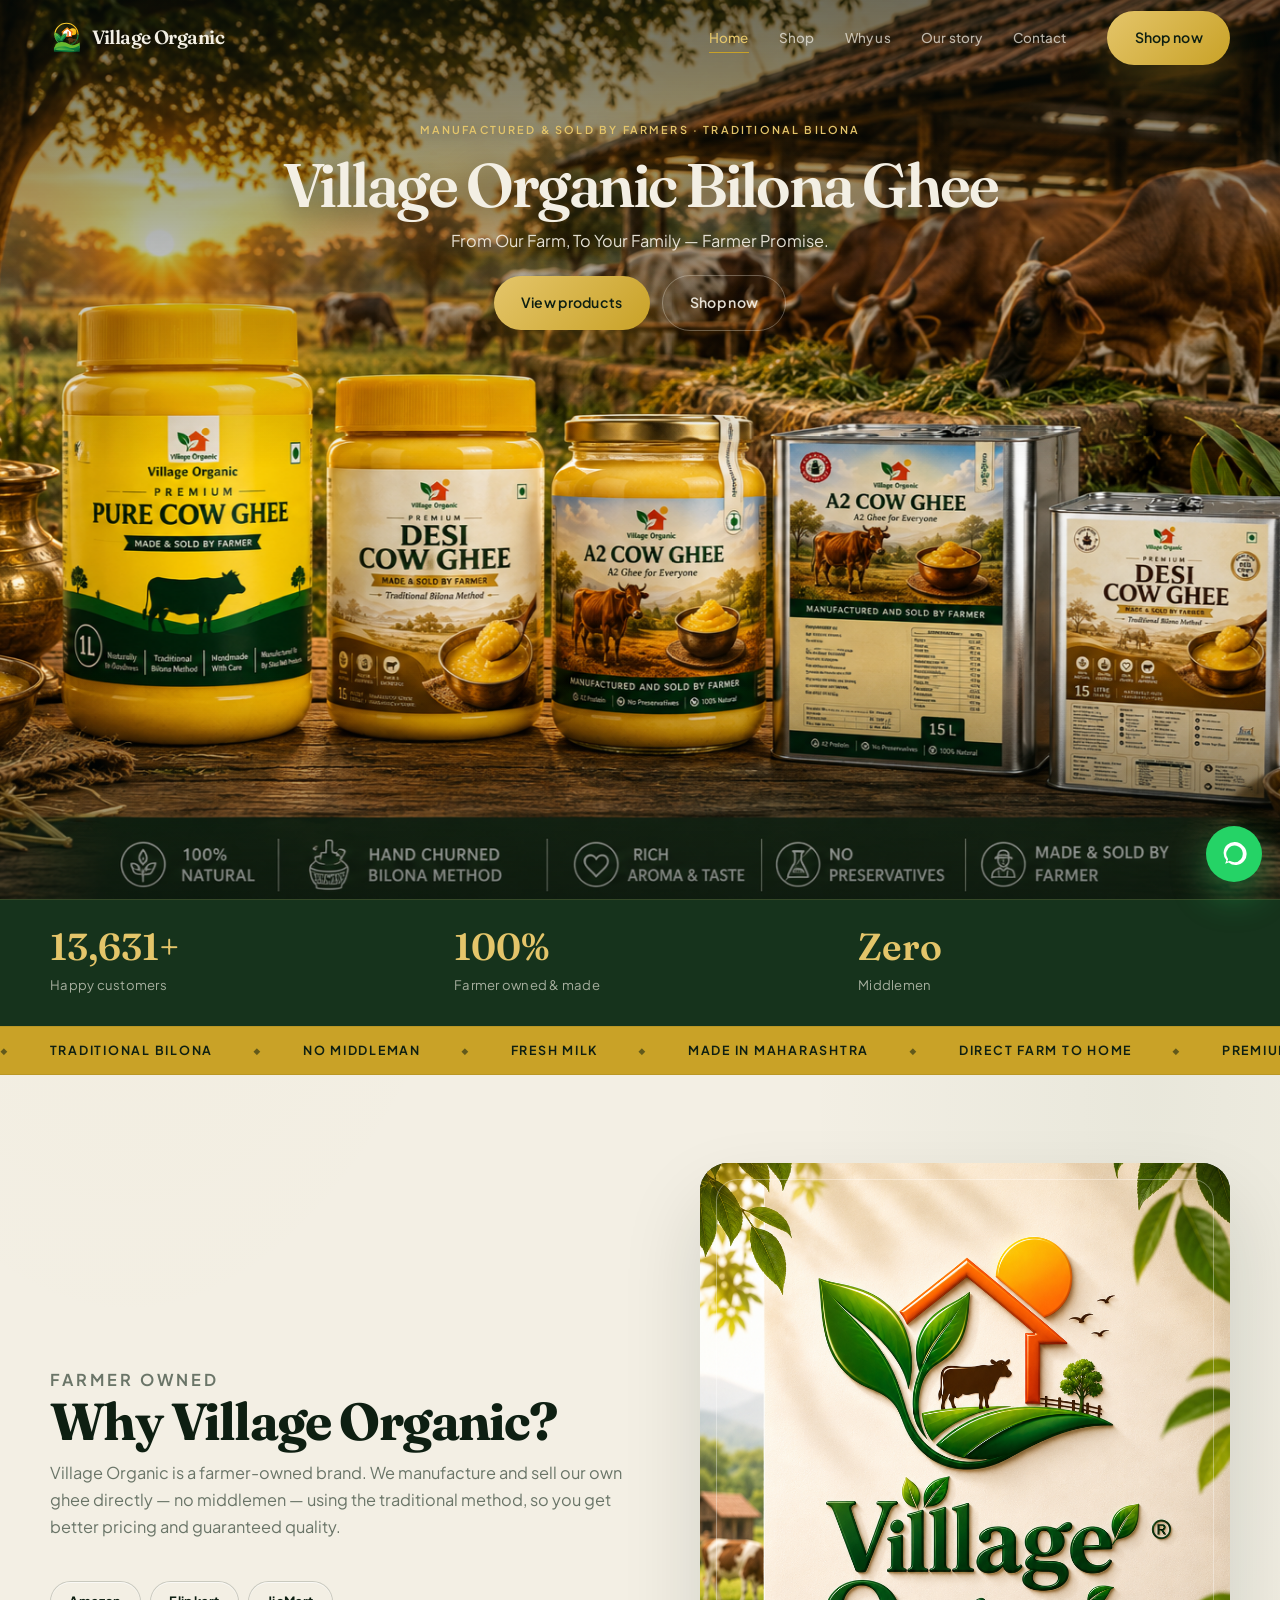
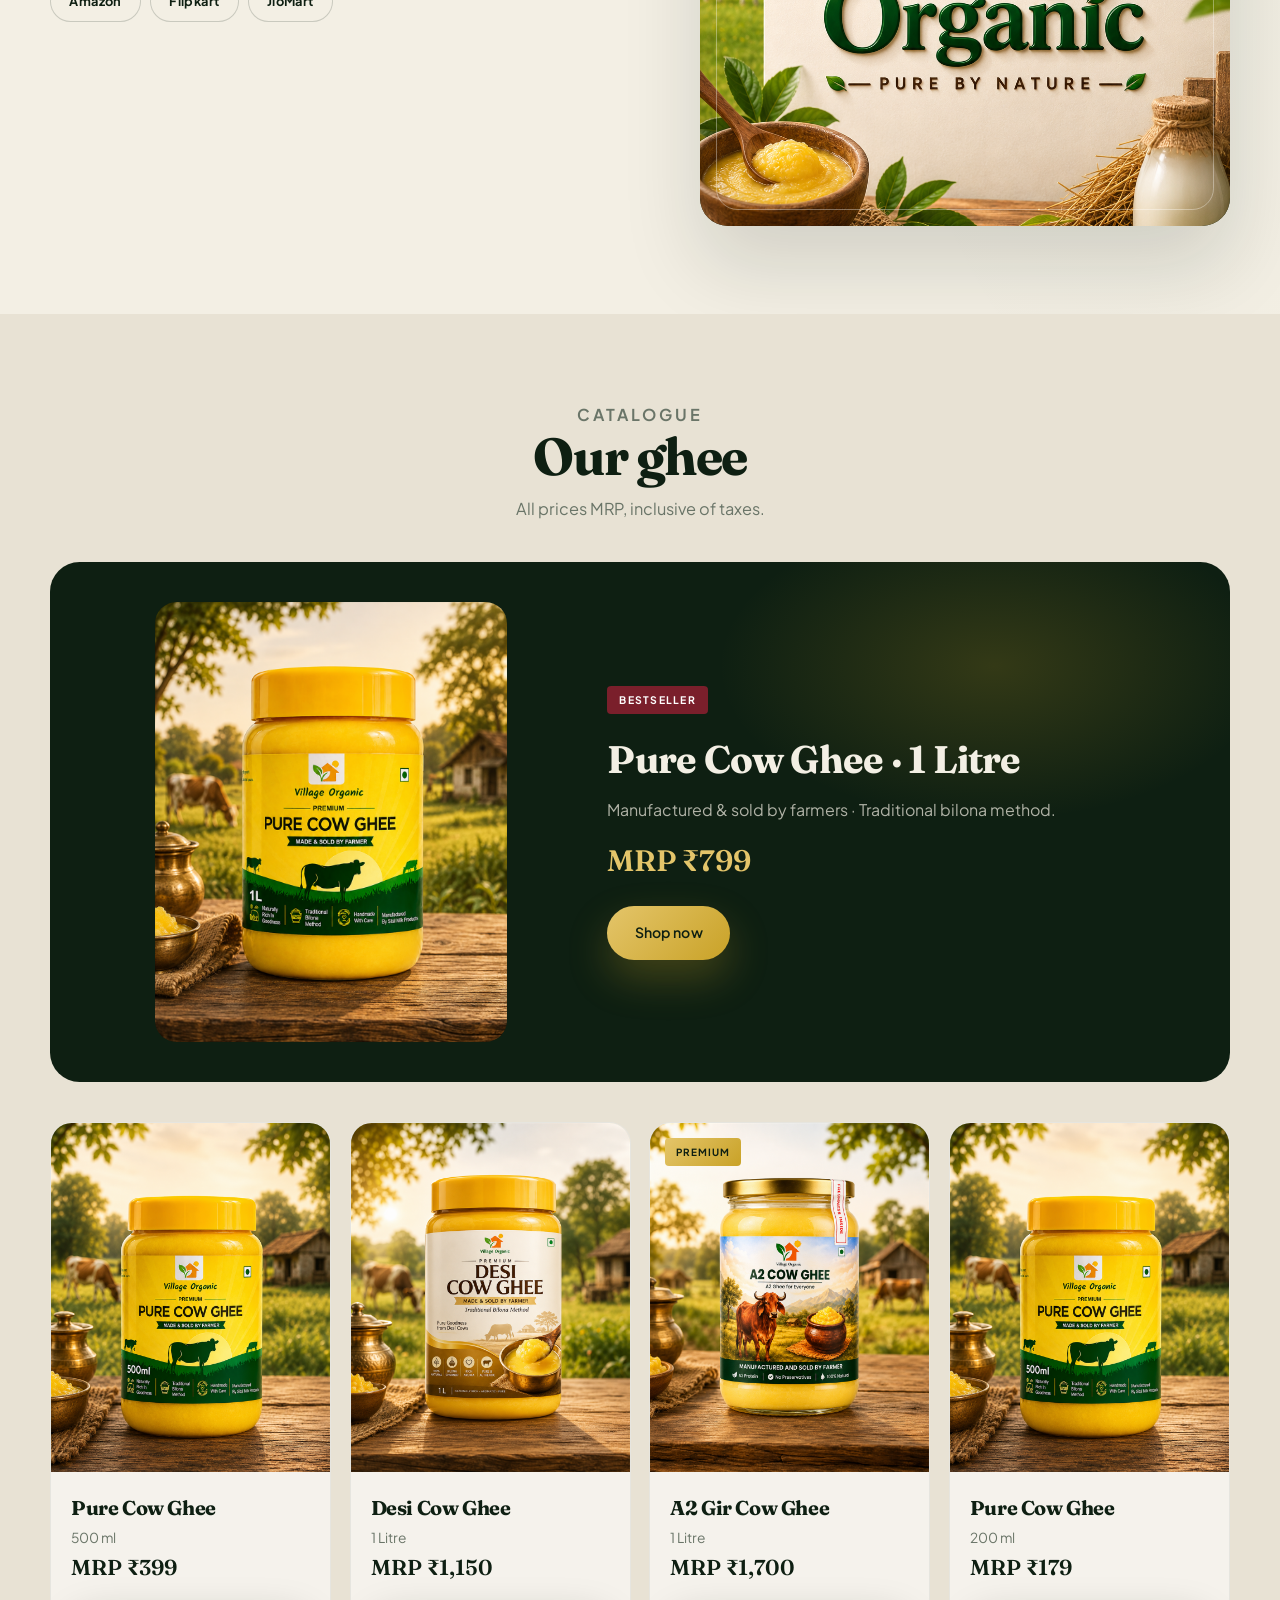
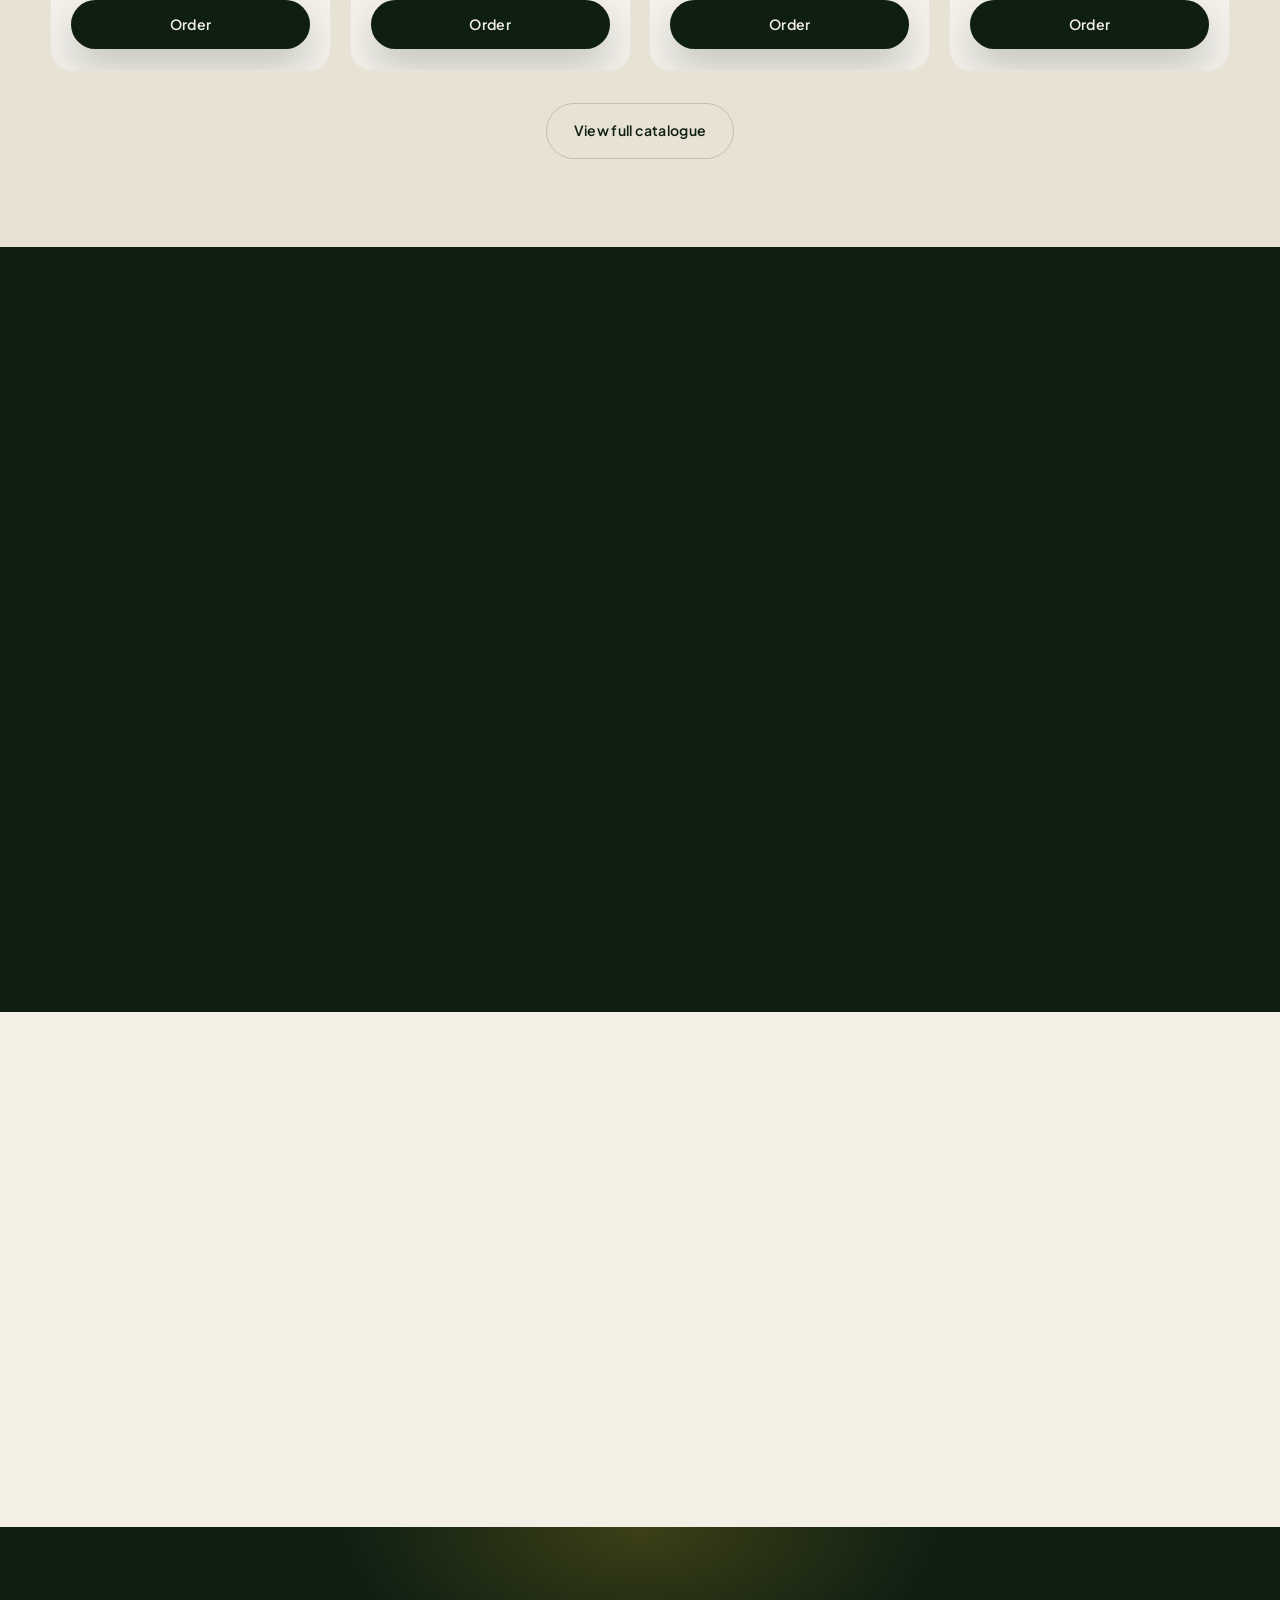
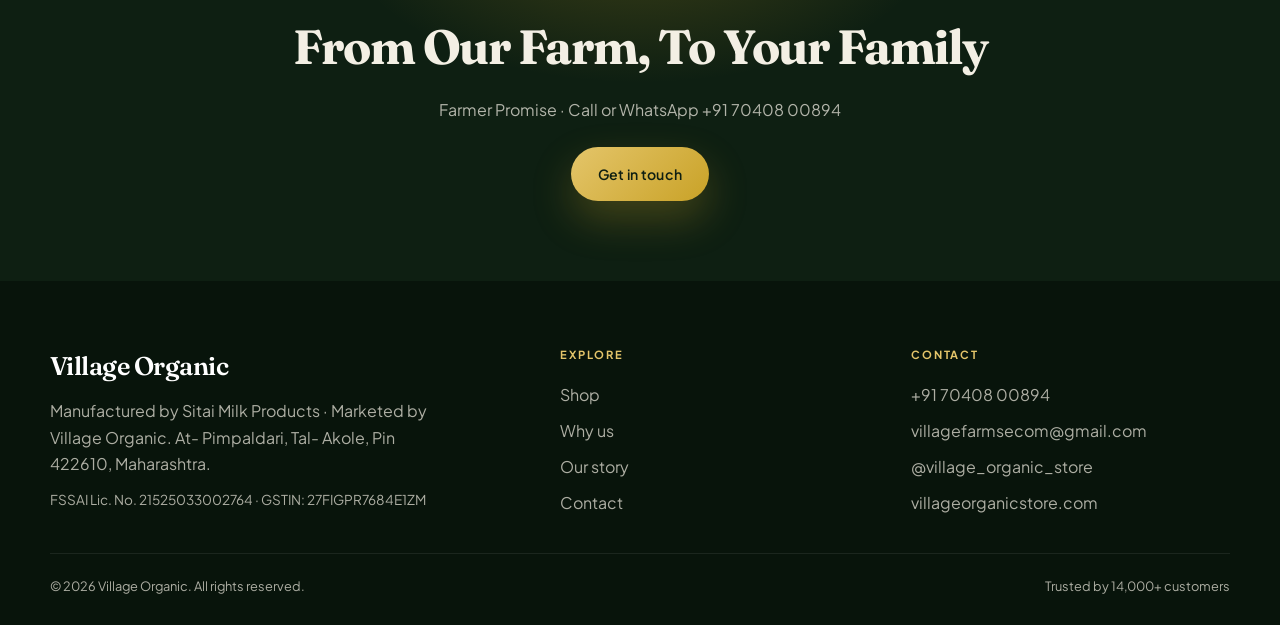
==== commit 8eadb56d: "added changes" ====
--- a/index.html
+++ b/index.html
@@ -36,7 +36,7 @@
     "@context": "https://schema.org",
     "@graph": [
       {
-        "@type": ["Organization", "LocalBusiness"],
+        "@type": ["Organization", "LocalBusiness", "FoodEstablishment"],
         "@id": "https://www.villageorganicstore.com/#org",
         "name": "Village Organic",
         "alternateName": "Sitai Milk Products",
@@ -54,7 +54,15 @@
           "postalCode": "422610",
           "addressCountry": "IN"
         },
-        "areaServed": "IN",
+        "geo": {
+          "@type": "GeoCoordinates",
+          "latitude": 19.5412,
+          "longitude": 73.8997
+        },
+        "areaServed": {
+          "@type": "Country",
+          "name": "India"
+        },
         "sameAs": [
           "https://www.instagram.com/village_organic_store/",
           "https://www.villageorganicstore.com/"
@@ -74,6 +82,44 @@
         "name": "Village Organic",
         "publisher": { "@id": "https://www.villageorganicstore.com/#org" },
         "inLanguage": "en-IN"
+      },
+      {
+        "@type": "FAQPage",
+        "@id": "https://www.villageorganicstore.com/#faq",
+        "mainEntity": [
+          {
+            "@type": "Question",
+            "name": "Where is Village Organic based?",
+            "acceptedAnswer": {
+              "@type": "Answer",
+              "text": "Village Organic (Sitai Milk Products) is based at Pimpaldari, Tal-Akole, Pin 422610, Maharashtra, India."
+            }
+          },
+          {
+            "@type": "Question",
+            "name": "How do I order bilona ghee?",
+            "acceptedAnswer": {
+              "@type": "Answer",
+              "text": "Call or WhatsApp +91 70408 00894, or use the Order page on villageorganicstore.com to place your request."
+            }
+          },
+          {
+            "@type": "Question",
+            "name": "What ghee variants do you sell?",
+            "acceptedAnswer": {
+              "@type": "Answer",
+              "text": "Pure Cow Ghee, Desi Cow Ghee and A2 Gir Cow Ghee — made with the traditional bilona method by farmers."
+            }
+          },
+          {
+            "@type": "Question",
+            "name": "Do you ship across India?",
+            "acceptedAnswer": {
+              "@type": "Answer",
+              "text": "Yes — Village Organic serves customers across India. Confirm delivery details when you place your order on WhatsApp or phone."
+            }
+          }
+        ]
       }
     ]
   }
@@ -91,7 +137,7 @@
         <a href="story.html">Our story</a>
         <a href="order.html">Contact</a>
       </nav>
-      <a class="btn btn--gold header-cta" href="products.html">Shop Now</a>
+      <a class="btn btn--gold header-cta" href="order.html">Shop now</a>
       <button class="menu-btn" type="button" aria-label="Open menu" aria-expanded="false" data-menu-btn><span></span></button>
     </div>
   </header>
@@ -101,7 +147,7 @@
     <a href="benefits.html">Why us</a>
     <a href="story.html">Our story</a>
     <a href="order.html">Contact</a>
-    <a class="btn" href="https://wa.me/917040800894" target="_blank" rel="noopener noreferrer">WhatsApp</a>
+    <a class="btn" href="order.html">Shop now</a>
   </nav>
 
   <main id="main">
@@ -122,7 +168,7 @@
           <p class="hero__lede">From Our Farm, To Your Family — Farmer Promise.</p>
           <div class="hero__actions">
             <a class="btn btn--gold" href="products.html">View products</a>
-            <a class="btn btn--ghost" href="https://wa.me/917040800894" target="_blank" rel="noopener noreferrer">WhatsApp order</a>
+            <a class="btn btn--ghost" href="order.html">Shop now</a>
           </div>
         </div>
       </div>
@@ -181,7 +227,7 @@
             <h3>Pure Cow Ghee · 1 Litre</h3>
             <p>Manufactured &amp; sold by farmers · Traditional bilona method.</p>
             <p class="price">MRP ₹799</p>
-            <a class="btn btn--gold" href="order.html?size=pure-1L">Order on WhatsApp</a>
+            <a class="btn btn--gold" href="order.html?size=pure-1L">Shop now</a>
           </div>
         </article>
 
@@ -263,6 +309,33 @@
       </div>
     </section>
 
+    <section class="section" id="faq" aria-labelledby="faq-heading">
+      <div class="wrap">
+        <header class="section__head" data-reveal>
+          <p class="section__kicker">FAQ</p>
+          <h2 id="faq-heading">Common questions</h2>
+        </header>
+        <div class="faq" data-reveal>
+          <details>
+            <summary>Where is Village Organic based?</summary>
+            <p>At Pimpaldari, Tal-Akole, Pin 422610, Maharashtra — manufactured by Sitai Milk Products and marketed as Village Organic.</p>
+          </details>
+          <details>
+            <summary>How do I order bilona ghee?</summary>
+            <p>Call or WhatsApp <a href="tel:+917040800894">+91 70408 00894</a>, or use our <a href="order.html">Order</a> page.</p>
+          </details>
+          <details>
+            <summary>What ghee variants do you sell?</summary>
+            <p>Pure Cow, Desi Cow and A2 Gir Cow ghee — traditional bilona method, farmer-owned, no middlemen.</p>
+          </details>
+          <details>
+            <summary>Do you ship across India?</summary>
+            <p>Yes. Confirm delivery details when you place your order by phone or WhatsApp.</p>
+          </details>
+        </div>
+      </div>
+    </section>
+
     <section class="cta-band" data-reveal>
       <div class="wrap">
         <h2>From Our Farm, To Your Family</h2>
--- a/assets/css/styles.css
+++ b/assets/css/styles.css
@@ -679,21 +679,47 @@
   margin-top: 1.5rem;
 }
 .markets span,
-.markets a {
-  padding: 0.45rem 1rem;
+.markets a,
+.contact-card .markets a {
+  display: inline-flex;
+  align-items: center;
+  justify-content: center;
+  padding: 0.55rem 1.15rem;
   border-radius: 999px;
-  border: 1px solid var(--line);
-  background: rgba(255, 255, 255, 0.45);
-  font-size: 0.78rem;
-  font-weight: 600;
-  letter-spacing: 0.04em;
-  transition: background 0.3s var(--ease), border-color 0.3s var(--ease), color 0.3s var(--ease), transform 0.3s var(--ease);
-}
-.markets a:hover {
-  background: rgba(255, 255, 255, 0.85);
-  border-color: rgba(201, 162, 39, 0.55);
-  color: var(--forest);
+  border: 1px solid rgba(14, 31, 18, 0.18);
+  background: var(--cream, #f4efe4);
+  font-size: 0.8rem;
+  font-weight: 700;
+  letter-spacing: 0.03em;
+  color: var(--forest, #0e1f12);
+  text-decoration: none;
+  border-bottom: 1px solid rgba(14, 31, 18, 0.18);
+  box-shadow: 0 1px 0 rgba(255, 255, 255, 0.65) inset;
+  transition: background 0.25s var(--ease, ease), border-color 0.25s, color 0.25s, transform 0.25s, box-shadow 0.25s;
+}
+.markets a:hover,
+.contact-card .markets a:hover {
+  background: rgba(201, 162, 39, 0.18);
+  border-color: rgba(201, 162, 39, 0.65);
+  color: var(--forest, #0e1f12);
+  padding-left: 1.15rem;
   transform: translateY(-2px);
+  box-shadow: 0 6px 16px rgba(14, 31, 18, 0.08);
+}
+.contact-card .markets {
+  margin-top: 1.15rem;
+  padding-top: 1rem;
+  border-top: 1px solid var(--line);
+}
+.contact-card .markets::before {
+  content: 'Also available on';
+  flex: 0 0 100%;
+  margin: 0 0 0.15rem;
+  font-size: 0.72rem;
+  font-weight: 700;
+  letter-spacing: 0.08em;
+  text-transform: uppercase;
+  color: var(--muted);
 }
 
 /* Featured product spotlight */
@@ -1062,6 +1088,61 @@
 }
 .form-note { margin: 0.85rem 0 0; color: var(--leaf); font-size: 0.9rem; }
 
+/* Inquiry vs Order toggle */
+.form-intent {
+  margin: 0;
+  padding: 0;
+  border: 0;
+  min-width: 0;
+}
+.form-intent legend {
+  margin: 0 0 0.45rem;
+  font-size: 0.8rem;
+  font-weight: 600;
+  letter-spacing: 0.04em;
+  text-transform: uppercase;
+  color: var(--muted);
+}
+.form-intent__opts {
+  display: grid;
+  grid-template-columns: 1fr 1fr;
+  gap: 0.55rem;
+}
+.form-intent__opt {
+  display: flex !important;
+  align-items: center;
+  justify-content: center;
+  gap: 0.45rem;
+  margin: 0;
+  padding: 0.75rem 0.85rem;
+  border: 1px solid var(--line);
+  border-radius: 999px;
+  background: var(--cream);
+  cursor: pointer;
+  text-transform: none;
+  letter-spacing: 0;
+  font-size: 0.88rem;
+  font-weight: 600;
+  color: var(--ink);
+  transition: border-color 0.2s, background 0.2s, box-shadow 0.2s;
+}
+.form-intent__opt input {
+  width: auto;
+  margin: 0;
+  padding: 0;
+  accent-color: var(--leaf, #2f5d3a);
+}
+.form-intent__opt:has(input:checked) {
+  border-color: rgba(201, 162, 39, 0.65);
+  background: rgba(201, 162, 39, 0.12);
+  box-shadow: 0 0 0 3px rgba(201, 162, 39, 0.1);
+}
+/* Author display:grid on labels overrides native [hidden] — force hide product when inquiry */
+.form-grid [data-product-field][hidden] {
+  display: none !important;
+}
+
+
 .cta-band {
   position: relative;
   padding: 5rem 0;
@@ -1452,3 +1533,28 @@
   .hero__actions .btn { font-size: 0.84rem; }
 }
 
+/* FAQ */
+.faq {
+  max-width: 40rem;
+  margin: 0 auto;
+}
+.faq details {
+  border-bottom: 1px solid rgba(255, 255, 255, 0.12);
+  padding: 0.85rem 0;
+}
+.faq summary {
+  cursor: pointer;
+  font-weight: 600;
+  font-size: 1rem;
+  list-style: none;
+}
+.faq summary::-webkit-details-marker { display: none; }
+.faq details[open] summary { color: #c6a36a; }
+.faq p {
+  margin: 0.55rem 0 0.15rem;
+  line-height: 1.55;
+  opacity: 0.88;
+  font-size: 0.95rem;
+}
+
+
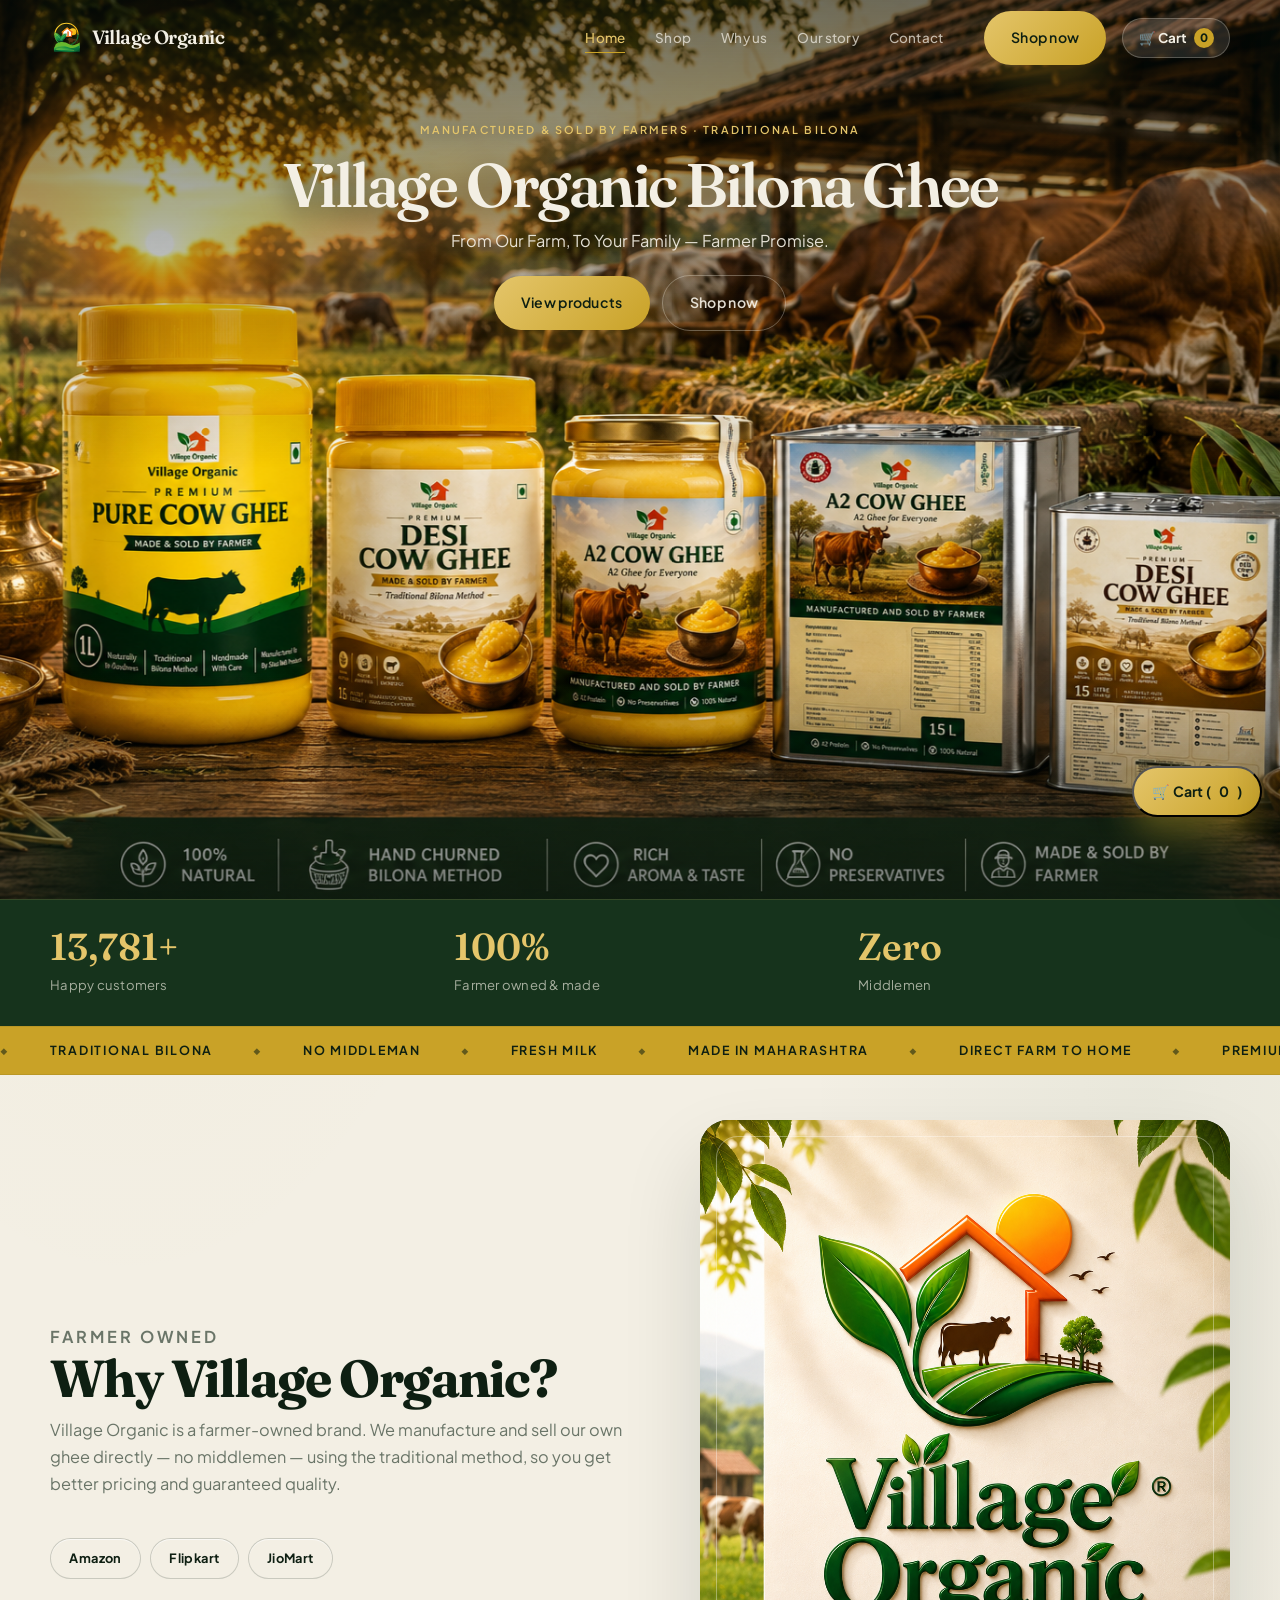
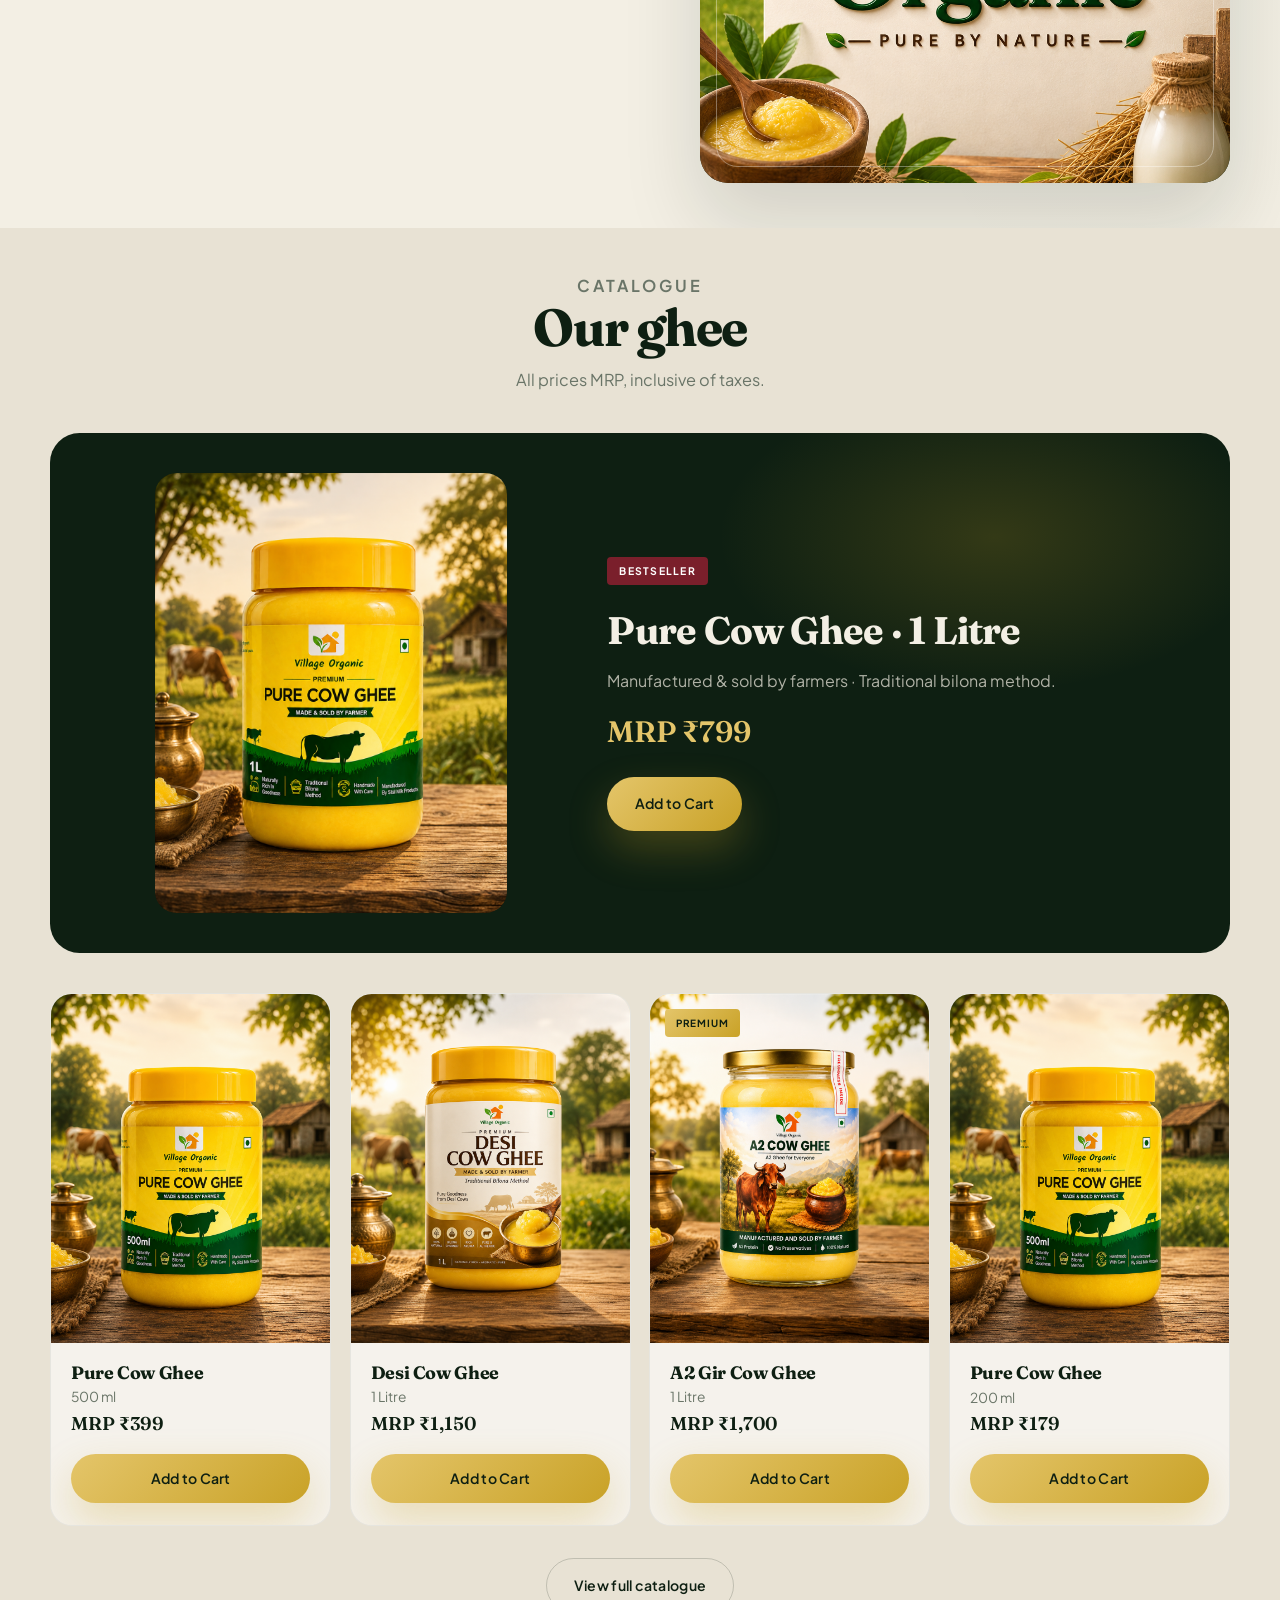
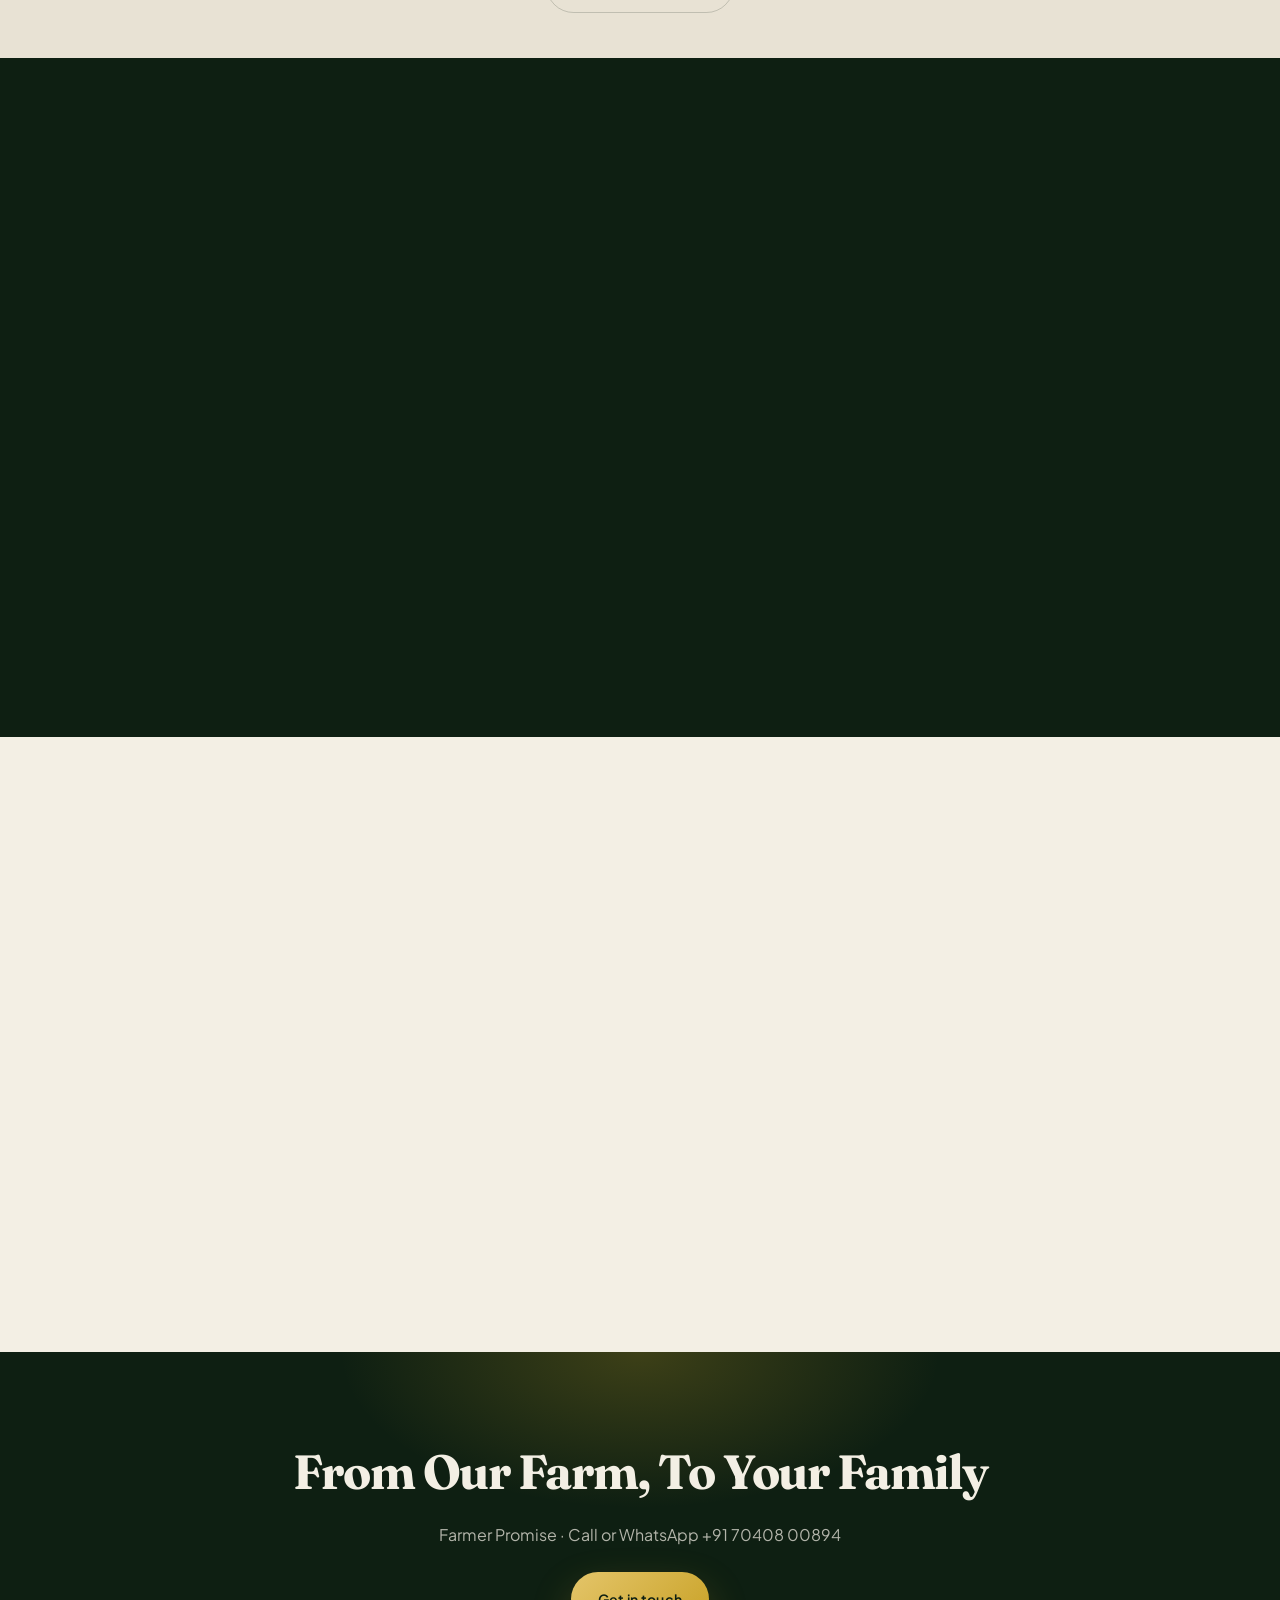
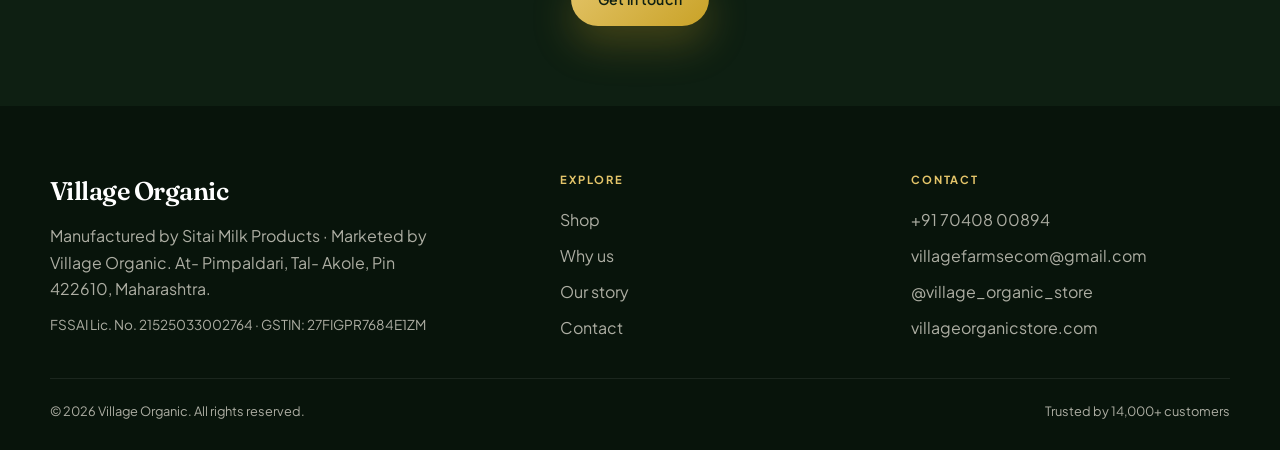
==== commit 0798d72f: "feat: overhaul product ordering flow with updated UI, refined product catalogue, and enhanced site n" ====
--- a/index.html
+++ b/index.html
@@ -137,7 +137,7 @@
         <a href="story.html">Our story</a>
         <a href="order.html">Contact</a>
       </nav>
-      <a class="btn btn--gold header-cta" href="order.html">Shop now</a>
+      <a class="btn btn--gold header-cta" href="products.html">Shop now</a>
       <button class="menu-btn" type="button" aria-label="Open menu" aria-expanded="false" data-menu-btn><span></span></button>
     </div>
   </header>
@@ -147,7 +147,7 @@
     <a href="benefits.html">Why us</a>
     <a href="story.html">Our story</a>
     <a href="order.html">Contact</a>
-    <a class="btn" href="order.html">Shop now</a>
+    <a class="btn" href="products.html">Shop now</a>
   </nav>
 
   <main id="main">
@@ -168,7 +168,7 @@
           <p class="hero__lede">From Our Farm, To Your Family — Farmer Promise.</p>
           <div class="hero__actions">
             <a class="btn btn--gold" href="products.html">View products</a>
-            <a class="btn btn--ghost" href="order.html">Shop now</a>
+            <a class="btn btn--ghost" href="products.html">Shop now</a>
           </div>
         </div>
       </div>
@@ -227,7 +227,7 @@
             <h3>Pure Cow Ghee · 1 Litre</h3>
             <p>Manufactured &amp; sold by farmers · Traditional bilona method.</p>
             <p class="price">MRP ₹799</p>
-            <a class="btn btn--gold" href="order.html?size=pure-1L">Shop now</a>
+            <button class="btn btn--gold" type="button" data-add-cart data-id="pure-1l" data-name="Pure Cow Ghee" data-variant="1 Litre" data-price="799" data-image="assets/images/pure-cow-1l.png">Add to Cart</button>
           </div>
         </article>
 
@@ -240,7 +240,7 @@
               <h3>Pure Cow Ghee</h3>
               <p class="product__meta">500 ml</p>
               <p class="price">MRP ₹399</p>
-              <a class="btn" href="order.html?size=pure-500ml">Order</a>
+              <button class="btn btn--gold" type="button" data-add-cart data-id="pure-500ml" data-name="Pure Cow Ghee" data-variant="500 ml" data-price="399" data-image="assets/images/pure-cow-500ml.png">Add to Cart</button>
             </div>
           </article>
           <article class="product">
@@ -251,7 +251,7 @@
               <h3>Desi Cow Ghee</h3>
               <p class="product__meta">1 Litre</p>
               <p class="price">MRP ₹1,150</p>
-              <a class="btn" href="order.html?size=desi-1L">Order</a>
+              <button class="btn btn--gold" type="button" data-add-cart data-id="desi-1l" data-name="Desi Cow Ghee" data-variant="1 Litre" data-price="1150" data-image="assets/images/desi-cow-1l.png">Add to Cart</button>
             </div>
           </article>
           <article class="product">
@@ -263,7 +263,7 @@
               <h3>A2 Gir Cow Ghee</h3>
               <p class="product__meta">1 Litre</p>
               <p class="price">MRP ₹1,700</p>
-              <a class="btn" href="order.html?size=a2-1L">Order</a>
+              <button class="btn btn--gold" type="button" data-add-cart data-id="a2-1l" data-name="A2 Gir Cow Ghee" data-variant="1 Litre" data-price="1700" data-image="assets/images/a2-cow-1l.png">Add to Cart</button>
             </div>
           </article>
           <article class="product">
@@ -274,7 +274,7 @@
               <h3>Pure Cow Ghee</h3>
               <p class="product__meta">200 ml</p>
               <p class="price">MRP ₹179</p>
-              <a class="btn" href="order.html?size=pure-200ml">Order</a>
+              <button class="btn btn--gold" type="button" data-add-cart data-id="pure-200ml" data-name="Pure Cow Ghee" data-variant="200 ml" data-price="179" data-image="assets/images/pure-cow-500ml.png">Add to Cart</button>
             </div>
           </article>
         </div>
@@ -372,7 +372,6 @@
       <span>Trusted by 14,000+ customers</span>
     </div>
   </footer>
-  <a class="float-wa" href="https://wa.me/917040800894" target="_blank" rel="noopener noreferrer" aria-label="WhatsApp"><svg viewBox="0 0 24 24" fill="currentColor"><path d="M20 3.5A10 10 0 004.3 17.7L3 21l3.4-1.2A10 10 0 1020 3.5zm-8 16a8 8 0 01-4.1-1.1l-.3-.2-2.5.8.8-2.4-.2-.3A8 8 0 1112 19.5z"/></svg></a>
   <script src="assets/js/main.js" defer></script>
 </body>
 </html>
--- a/assets/css/styles.css
+++ b/assets/css/styles.css
@@ -23,7 +23,7 @@
 *, *::before, *::after { box-sizing: border-box; }
 html {
   scroll-behavior: smooth;
-  scroll-padding-top: calc(var(--header-h) + 0.75rem);
+  scroll-padding-top: calc(var(--header-h) + 1rem);
 }
 @media (prefers-reduced-motion: reduce) {
   html { scroll-behavior: auto; }
@@ -224,10 +224,16 @@
 .mobile-nav.is-open a:nth-child(6) { transition-delay: 0.3s; }
 .mobile-nav .btn {
   margin-top: 1.75rem;
-  align-self: flex-start;
+  width: 100%;
+  justify-content: center;
+  text-align: center;
+  font-size: 0.95rem;
+  font-weight: 700;
+  padding: 0.85rem 1.5rem;
+  border-radius: var(--radius);
   background: linear-gradient(135deg, var(--gold-bright), var(--gold));
-  color: var(--forest);
-  box-shadow: 0 16px 40px rgba(201, 162, 39, 0.28);
+  color: var(--forest) !important;
+  box-shadow: 0 16px 40px rgba(201, 162, 39, 0.35);
 }
 body.is-menu-open { overflow: hidden; }
 
@@ -463,6 +469,16 @@
   justify-content: center;
   align-items: center;
 }
+@media (max-width: 480px) {
+  .hero__actions {
+    width: 100%;
+    flex-direction: column;
+  }
+  .hero__actions .btn {
+    width: 100%;
+    justify-content: center;
+  }
+}
 
 .hero__visual {
   position: relative;
@@ -593,7 +609,7 @@
 
 /* Sections */
 .section {
-  padding: 5.5rem 0;
+  padding: clamp(2.75rem, 5vh, 4rem) 0;
   content-visibility: auto;
   contain-intrinsic-size: 800px;
 }
@@ -792,20 +808,22 @@
 /* Product grid */
 .product-grid {
   display: grid;
-  gap: 1.15rem;
+  gap: 0.85rem;
+  grid-template-columns: repeat(2, 1fr);
 }
 @media (min-width: 640px) {
-  .product-grid { grid-template-columns: repeat(2, 1fr); }
+  .product-grid { gap: 1.15rem; grid-template-columns: repeat(2, 1fr); }
 }
 @media (min-width: 1000px) {
   .product-grid { grid-template-columns: repeat(3, 1fr); }
 }
 /* Same shelf as Pure Cow — equal card width (4-up on desktop) */
 .product-grid.product-grid--4 {
-  grid-template-columns: 1fr;
+  grid-template-columns: repeat(2, 1fr);
+  gap: 0.85rem;
 }
 @media (min-width: 700px) {
-  .product-grid.product-grid--4 { grid-template-columns: repeat(2, minmax(0, 1fr)); }
+  .product-grid.product-grid--4 { gap: 1.15rem; grid-template-columns: repeat(2, minmax(0, 1fr)); }
 }
 @media (min-width: 1100px) {
   .product-grid.product-grid--4 { grid-template-columns: repeat(4, minmax(0, 1fr)); }
@@ -859,43 +877,64 @@
   display: flex;
   flex-direction: column;
   flex: 1;
-  padding: 1.15rem 1.25rem 1.35rem;
+  padding: 0.85rem;
+}
+@media (min-width: 640px) {
+  .product__body {
+    padding: 1.15rem 1.25rem 1.35rem;
+  }
 }
 .badge {
   position: absolute;
-  top: 0.9rem;
-  left: 0.9rem;
+  top: 0.6rem;
+  left: 0.6rem;
   z-index: 2;
-  padding: 0.38rem 0.7rem;
+  padding: 0.28rem 0.55rem;
   background: #7a1f2b;
   color: #fff;
-  font-size: 0.62rem;
+  font-size: 0.58rem;
   font-weight: 700;
-  letter-spacing: 0.1em;
+  letter-spacing: 0.08em;
   text-transform: uppercase;
   border-radius: 0.25rem;
+}
+@media (min-width: 640px) {
+  .badge {
+    top: 0.9rem;
+    left: 0.9rem;
+    padding: 0.38rem 0.7rem;
+    font-size: 0.62rem;
+  }
 }
 .product__body h3 {
   margin: 0 0 0.2rem;
   font-family: var(--display);
-  font-size: 1.25rem;
+  font-size: clamp(0.95rem, 0.88rem + 0.3vw, 1.25rem);
   letter-spacing: -0.02em;
   color: var(--forest);
+  line-height: 1.2;
 }
 .product__meta {
   margin: 0;
   color: var(--muted);
-  font-size: 0.86rem;
+  font-size: clamp(0.78rem, 0.74rem + 0.15vw, 0.86rem);
+  display: -webkit-box;
+  -webkit-line-clamp: 2;
+  -webkit-box-orient: vertical;
+  overflow: hidden;
 }
 .price {
   margin: 0.65rem 0 0.9rem;
   font-family: var(--display);
-  font-size: 1.35rem;
+  font-size: clamp(0.98rem, 0.92rem + 0.3vw, 1.35rem);
   font-weight: 600;
   color: var(--forest);
 }
 .product__body .price { margin-top: auto; }
-.product .btn { width: 100%; padding: 0.8rem 1rem; }
+.product .btn { width: 100%; padding: 0.65rem 0.85rem; font-size: 0.82rem; }
+@media (min-width: 640px) {
+  .product .btn { padding: 0.8rem 1rem; font-size: 0.88rem; }
+}
 .badge--gold {
   background: linear-gradient(135deg, var(--gold-bright), var(--gold));
   color: var(--forest);
@@ -1142,6 +1181,85 @@
   display: none !important;
 }
 
+/* ——— FAQ Accordion UI ——— */
+.faq {
+  display: grid;
+  gap: 0.85rem;
+  max-width: 52rem;
+  margin-inline: auto;
+}
+
+.faq details {
+  background: rgba(255, 255, 255, 0.65);
+  border: 1px solid var(--line);
+  border-radius: var(--radius);
+  overflow: hidden;
+  transition: background 0.35s var(--ease), border-color 0.35s var(--ease), box-shadow 0.35s var(--ease);
+}
+
+.faq details[open] {
+  background: #ffffff;
+  border-color: rgba(201, 162, 39, 0.45);
+  box-shadow: 0 16px 40px rgba(14, 31, 18, 0.08);
+}
+
+.faq summary {
+  padding: 1.1rem 1.25rem;
+  font-family: var(--sans);
+  font-size: clamp(0.95rem, 0.9rem + 0.25vw, 1.12rem);
+  font-weight: 600;
+  color: var(--forest);
+  cursor: pointer;
+  list-style: none;
+  display: flex;
+  align-items: center;
+  justify-content: space-between;
+  gap: 1rem;
+  user-select: none;
+  transition: color 0.25s var(--ease);
+}
+
+.faq summary::-webkit-details-marker {
+  display: none;
+}
+
+.faq summary::after {
+  content: "+";
+  font-family: var(--sans);
+  font-size: 1.35rem;
+  font-weight: 400;
+  color: var(--gold);
+  line-height: 1;
+  transition: transform 0.35s var(--ease), color 0.25s;
+  flex-shrink: 0;
+}
+
+.faq details[open] summary::after {
+  content: "−";
+  transform: rotate(180deg);
+  color: var(--forest);
+}
+
+.faq summary:hover {
+  color: var(--leaf);
+}
+
+.faq details p {
+  margin: 0;
+  padding: 0.85rem 1.25rem 1.25rem;
+  color: var(--muted);
+  font-size: clamp(0.86rem, 0.82rem + 0.15vw, 0.95rem);
+  line-height: 1.6;
+  border-top: 1px dashed rgba(14, 31, 18, 0.08);
+}
+
+.faq details p a {
+  color: var(--leaf);
+  font-weight: 600;
+  text-decoration: underline;
+  text-underline-offset: 3px;
+}
+
 
 .cta-band {
   position: relative;
@@ -1557,4 +1675,431 @@
   font-size: 0.95rem;
 }
 
-
+/* ——— Cart Drawer & Floating Cart Badge ——— */
+.cart-toggle-btn {
+  position: relative;
+  display: inline-flex;
+  align-items: center;
+  gap: 0.45rem;
+  padding: 0.5rem 0.95rem;
+  border-radius: 999px;
+  background: rgba(201, 162, 39, 0.14);
+  border: 1px solid rgba(201, 162, 39, 0.35);
+  color: var(--forest);
+  font-weight: 700;
+  font-size: 0.84rem;
+  cursor: pointer;
+  transition: transform 0.25s var(--ease), background 0.25s;
+}
+.site-header.is-hero-dark:not(.is-on) .cart-toggle-btn {
+  color: var(--cream);
+  background: rgba(243, 239, 228, 0.12);
+  border-color: rgba(243, 239, 228, 0.25);
+}
+.cart-toggle-btn:hover {
+  transform: translateY(-2px);
+  background: rgba(201, 162, 39, 0.25);
+}
+.cart-count-badge {
+  display: inline-flex;
+  align-items: center;
+  justify-content: center;
+  min-width: 1.25rem;
+  height: 1.25rem;
+  padding: 0 0.35rem;
+  border-radius: 999px;
+  background: var(--gold);
+  color: var(--forest);
+  font-size: 0.72rem;
+  font-weight: 800;
+  line-height: 1;
+}
+
+/* Floating Mobile Cart Trigger */
+.float-cart {
+  position: fixed;
+  right: 1.1rem;
+  bottom: 5.2rem;
+  z-index: 36;
+  padding: 0.75rem 1.15rem;
+  border-radius: 999px;
+  background: linear-gradient(135deg, var(--gold-bright), var(--gold));
+  color: var(--forest);
+  font-weight: 700;
+  font-size: 0.88rem;
+  display: flex;
+  align-items: center;
+  gap: 0.5rem;
+  box-shadow: 0 14px 36px rgba(201, 162, 39, 0.45);
+  cursor: pointer;
+  transition: transform 0.3s var(--ease);
+}
+.float-cart:hover {
+  transform: scale(1.05);
+}
+
+/* Cart Overlay & Slide Drawer */
+.cart-overlay {
+  position: fixed;
+  inset: 0;
+  z-index: 90;
+  background: rgba(14, 31, 18, 0.65);
+  backdrop-filter: blur(8px);
+  opacity: 0;
+  pointer-events: none;
+  transition: opacity 0.35s var(--ease);
+}
+.cart-overlay.is-active {
+  opacity: 1;
+  pointer-events: auto;
+}
+
+.cart-drawer {
+  position: fixed;
+  top: 0;
+  right: 0;
+  bottom: 0;
+  z-index: 95;
+  width: min(100%, 28rem);
+  background: var(--surface, #ffffff);
+  box-shadow: -10px 0 40px rgba(14, 31, 18, 0.2);
+  display: flex;
+  flex-direction: column;
+  transform: translateX(100%);
+  transition: transform 0.4s var(--ease-out);
+}
+.cart-drawer.is-active {
+  transform: translateX(0);
+}
+
+.cart-drawer__header {
+  padding: 1.25rem 1.5rem;
+  background: var(--forest);
+  color: var(--cream);
+  display: flex;
+  align-items: center;
+  justify-content: space-between;
+}
+.cart-drawer__header h3 {
+  font-family: var(--display);
+  font-size: 1.35rem;
+  margin: 0;
+  color: var(--cream);
+}
+.cart-drawer__close {
+  width: 2.2rem;
+  height: 2.2rem;
+  border-radius: 50%;
+  background: rgba(243, 239, 228, 0.12);
+  color: var(--cream);
+  border: 0;
+  cursor: pointer;
+  display: grid;
+  place-items: center;
+  font-size: 1.1rem;
+}
+.cart-drawer__close:hover {
+  background: rgba(243, 239, 228, 0.25);
+}
+
+.cart-drawer__body {
+  flex: 1;
+  overflow-y: auto;
+  padding: 1.25rem 1.5rem;
+  display: flex;
+  flex-direction: column;
+  gap: 1rem;
+}
+
+.cart-empty-state {
+  text-align: center;
+  padding: 3rem 1rem;
+  color: var(--muted);
+}
+.cart-empty-state svg {
+  width: 3.5rem;
+  height: 3.5rem;
+  stroke: var(--gold);
+  margin-bottom: 0.85rem;
+  opacity: 0.75;
+}
+
+.cart-item {
+  display: grid;
+  grid-template-columns: 4.2rem 1fr auto;
+  gap: 0.85rem;
+  align-items: center;
+  padding: 0.85rem;
+  border-radius: calc(var(--radius) - 0.25rem);
+  background: var(--cream);
+  border: 1px solid var(--line);
+}
+.cart-item__thumb {
+  width: 4.2rem;
+  height: 4.2rem;
+  border-radius: 0.5rem;
+  object-fit: cover;
+  background: var(--mist);
+}
+.cart-item__title {
+  font-family: var(--display);
+  font-size: 1.05rem;
+  font-weight: 600;
+  color: var(--forest);
+  margin: 0 0 0.15rem;
+}
+.cart-item__variant {
+  font-size: 0.78rem;
+  color: var(--muted);
+  margin: 0 0 0.45rem;
+}
+.cart-item__price {
+  font-weight: 700;
+  color: var(--forest);
+  font-size: 0.95rem;
+}
+.cart-item__qty {
+  display: inline-flex;
+  align-items: center;
+  border: 1px solid var(--line);
+  border-radius: 999px;
+  background: #fff;
+  overflow: hidden;
+}
+.cart-item__qty button {
+  width: 1.65rem;
+  height: 1.65rem;
+  border: 0;
+  background: none;
+  font-weight: 700;
+  font-size: 0.9rem;
+  cursor: pointer;
+  display: grid;
+  place-items: center;
+}
+.cart-item__qty span {
+  padding: 0 0.4rem;
+  font-size: 0.82rem;
+  font-weight: 700;
+}
+.cart-item__remove {
+  border: 0;
+  background: none;
+  color: #a23b3b;
+  cursor: pointer;
+  padding: 0.25rem;
+  font-size: 1.1rem;
+}
+
+.cart-user-details {
+  margin-top: 1rem;
+  padding-top: 1rem;
+  border-top: 1px dashed var(--line);
+  display: grid;
+  gap: 0.65rem;
+}
+.cart-user-details h4 {
+  margin: 0 0 0.2rem;
+  font-size: 0.75rem;
+  font-weight: 700;
+  letter-spacing: 0.1em;
+  text-transform: uppercase;
+  color: var(--muted);
+}
+.cart-user-details input,
+.cart-user-details textarea {
+  width: 100%;
+  padding: 0.65rem 0.85rem;
+  border: 1px solid var(--line);
+  border-radius: 0.5rem;
+  background: var(--cream);
+  font-size: 0.86rem;
+}
+.cart-user-details textarea {
+  resize: vertical;
+  min-height: 3.5rem;
+}
+
+.cart-drawer__footer {
+  padding: 1.25rem 1.5rem;
+  background: var(--cream);
+  border-top: 1px solid var(--line);
+}
+.cart-summary-row {
+  display: flex;
+  justify-content: space-between;
+  align-items: center;
+  margin-bottom: 0.85rem;
+  font-size: 1rem;
+  font-weight: 700;
+  color: var(--forest);
+}
+.cart-summary-total {
+  font-family: var(--display);
+  font-size: 1.55rem;
+  color: var(--forest);
+}
+.cart-checkout-btn {
+  position: relative;
+  overflow: hidden;
+  width: 100%;
+  padding: 0.9rem 1.25rem;
+  font-size: 0.95rem;
+  font-weight: 700;
+  border-radius: 999px;
+  background: linear-gradient(135deg, var(--gold-bright), var(--gold));
+  color: var(--forest) !important;
+  box-shadow: 0 12px 32px rgba(201, 162, 39, 0.35);
+  border: 0;
+  cursor: pointer;
+  display: flex;
+  align-items: center;
+  justify-content: center;
+  gap: 0.5rem;
+}
+.cart-checkout-btn::after {
+  content: "";
+  position: absolute;
+  inset: 0;
+  background: linear-gradient(105deg, transparent 40%, rgba(255, 255, 255, 0.4) 50%, transparent 60%);
+  transform: translateX(-120%);
+  animation: gheeShimmer 3.5s var(--ease) infinite;
+  pointer-events: none;
+}
+
+/* ——— Premium Flying Image Animation & Cart Micro-Interactions ——— */
+.fly-item-clone {
+  position: fixed;
+  z-index: 9999;
+  width: 5.5rem;
+  height: 5.5rem;
+  border-radius: 50%;
+  object-fit: cover;
+  box-shadow: 0 16px 36px rgba(14, 31, 18, 0.4), 0 0 25px rgba(201, 162, 39, 0.7);
+  border: 2px solid var(--gold-bright);
+  pointer-events: none;
+  transition: transform 0.85s cubic-bezier(0.22, 1, 0.36, 1), opacity 0.85s var(--ease), left 0.85s cubic-bezier(0.22, 1, 0.36, 1), top 0.85s cubic-bezier(0.22, 1, 0.36, 1);
+  will-change: transform, left, top, opacity;
+}
+
+.cart-count-badge.is-bump,
+.float-cart.is-bump {
+  animation: goldRipple 0.55s cubic-bezier(0.175, 0.885, 0.32, 1.275);
+}
+
+@keyframes goldRipple {
+  0% { transform: scale(1); box-shadow: 0 0 0 0 rgba(201, 162, 39, 0.8); }
+  50% { transform: scale(1.4); box-shadow: 0 0 0 16px rgba(201, 162, 39, 0); }
+  100% { transform: scale(1); box-shadow: 0 14px 36px rgba(201, 162, 39, 0.45); }
+}
+
+/* Toast Pill Notification */
+.cart-toast {
+  position: fixed;
+  top: 1.5rem;
+  left: 50%;
+  transform: translateX(-50%) translateY(-100px);
+  z-index: 999;
+  background: rgba(14, 31, 18, 0.92);
+  backdrop-filter: blur(12px);
+  color: var(--gold-bright);
+  padding: 0.75rem 1.4rem;
+  border-radius: 999px;
+  font-family: var(--sans);
+  font-size: 0.88rem;
+  font-weight: 600;
+  border: 1px solid rgba(201, 162, 39, 0.45);
+  box-shadow: 0 16px 40px rgba(0, 0, 0, 0.3);
+  display: flex;
+  align-items: center;
+  gap: 0.5rem;
+  opacity: 0;
+  pointer-events: none;
+  transition: transform 0.45s cubic-bezier(0.16, 1, 0.3, 1), opacity 0.45s var(--ease);
+}
+.cart-toast.is-show {
+  transform: translateX(-50%) translateY(0);
+  opacity: 1;
+}
+
+.btn.is-added {
+  background: linear-gradient(135deg, #1b5e20, #2e7d32) !important;
+  color: #ffffff !important;
+  box-shadow: 0 0 20px rgba(46, 125, 50, 0.5) !important;
+  transform: scale(0.97);
+}
+
+.cart-item {
+  animation: cartItemIn 0.4s cubic-bezier(0.34, 1.56, 0.64, 1) forwards;
+}
+
+@keyframes cartItemIn {
+  from {
+    opacity: 0;
+    transform: translateY(16px) scale(0.94);
+  }
+  to {
+    opacity: 1;
+    transform: translateY(0) scale(1);
+  }
+}
+
+.cart-item__qty span.is-pop {
+  animation: qtyPop 0.25s var(--ease);
+}
+
+@keyframes qtyPop {
+  0% { transform: scale(1); }
+  50% { transform: scale(1.35); color: var(--gold-bright); }
+  100% { transform: scale(1); }
+}
+
+/* ——— Inline Product Card Quantity Stepper Pill ——— */
+.product-card-qty {
+  display: inline-flex;
+  align-items: center;
+  justify-content: space-between;
+  width: 100%;
+  padding: 0.35rem 0.5rem;
+  border-radius: 999px;
+  background: var(--forest);
+  color: var(--gold-bright);
+  font-weight: 700;
+  font-size: 0.85rem;
+  box-shadow: 0 10px 24px rgba(14, 31, 18, 0.25);
+  animation: qtyPillIn 0.3s cubic-bezier(0.175, 0.885, 0.32, 1.275);
+}
+
+@keyframes qtyPillIn {
+  from { transform: scale(0.85); opacity: 0; }
+  to { transform: scale(1); opacity: 1; }
+}
+
+.product-card-qty button {
+  width: 1.85rem;
+  height: 1.85rem;
+  border: 0;
+  border-radius: 50%;
+  background: rgba(243, 239, 228, 0.2);
+  color: #ffffff;
+  font-weight: 800;
+  font-size: 1rem;
+  cursor: pointer;
+  display: grid;
+  place-items: center;
+  transition: background 0.2s, transform 0.2s;
+}
+
+.product-card-qty button:hover {
+  background: var(--gold);
+  color: var(--forest);
+  transform: scale(1.1);
+}
+
+.product-card-qty span {
+  font-size: 0.84rem;
+  color: var(--cream);
+  font-weight: 700;
+}
+
+
